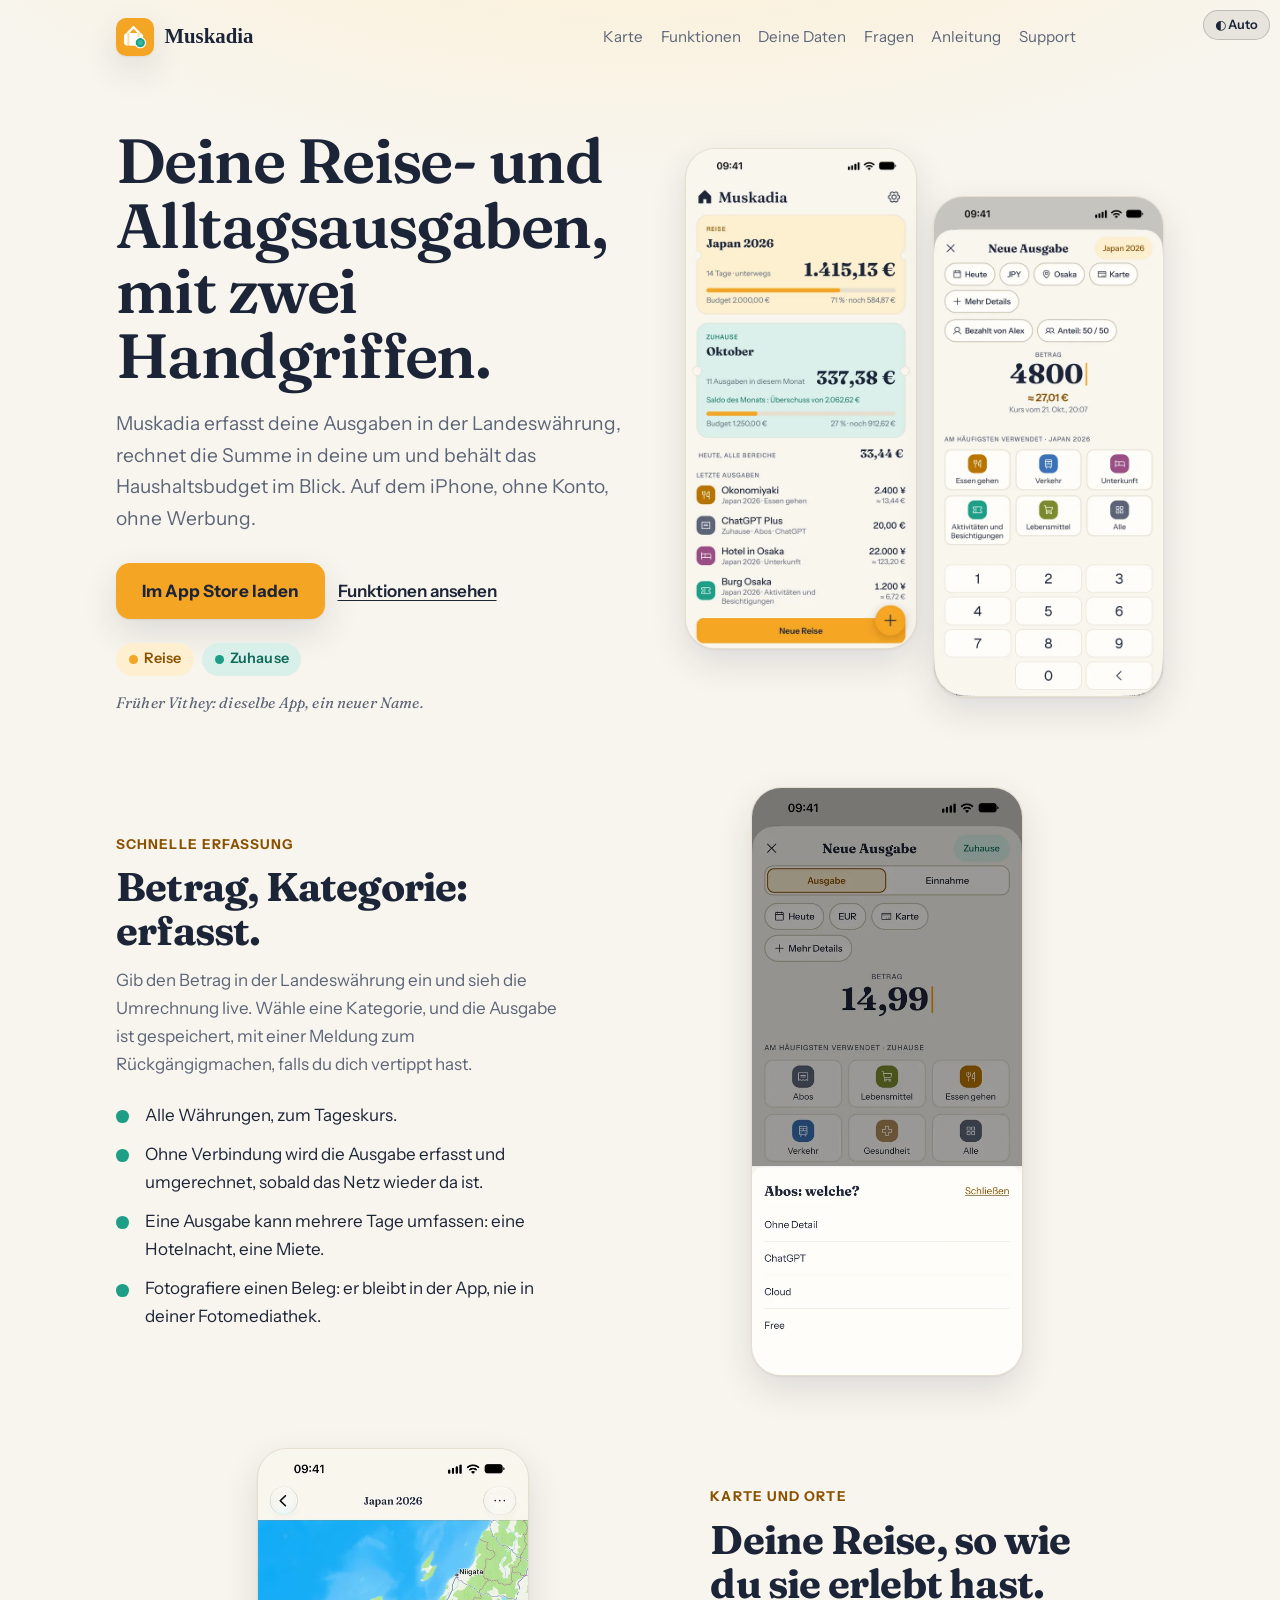
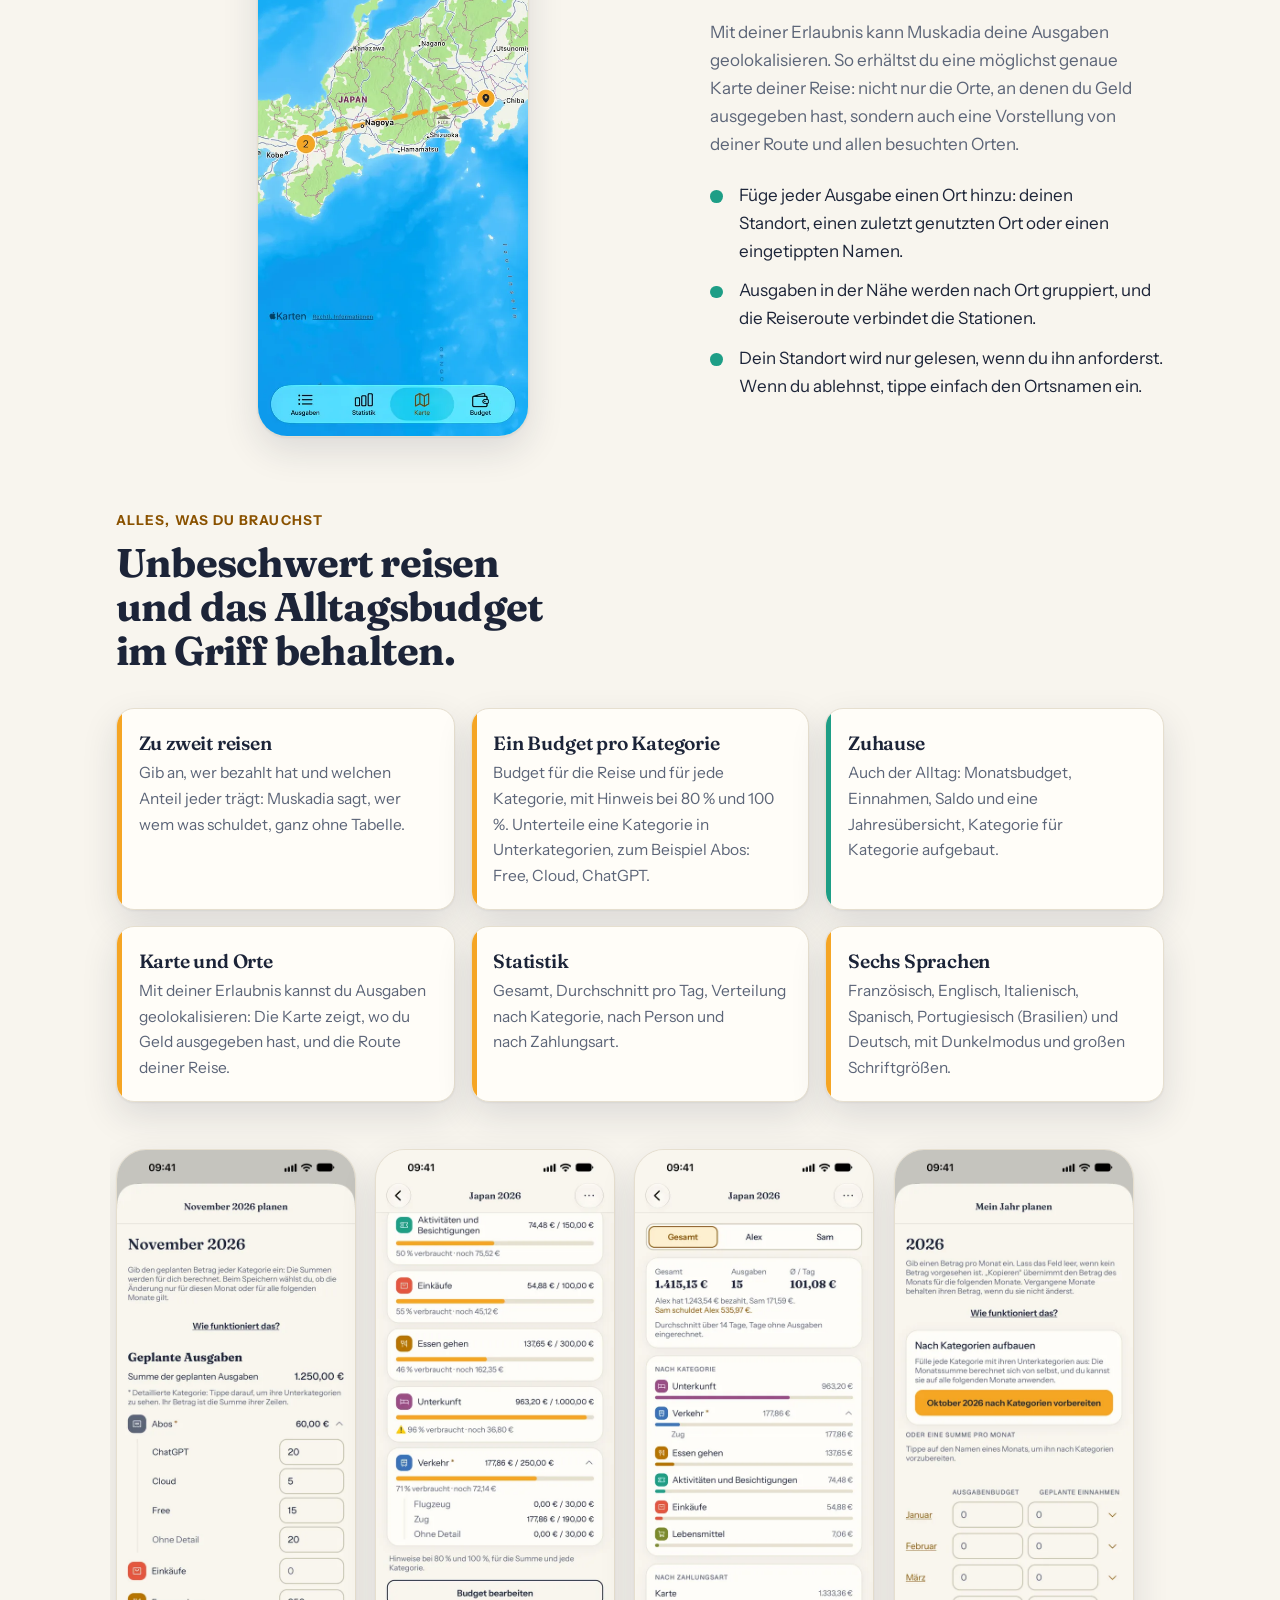
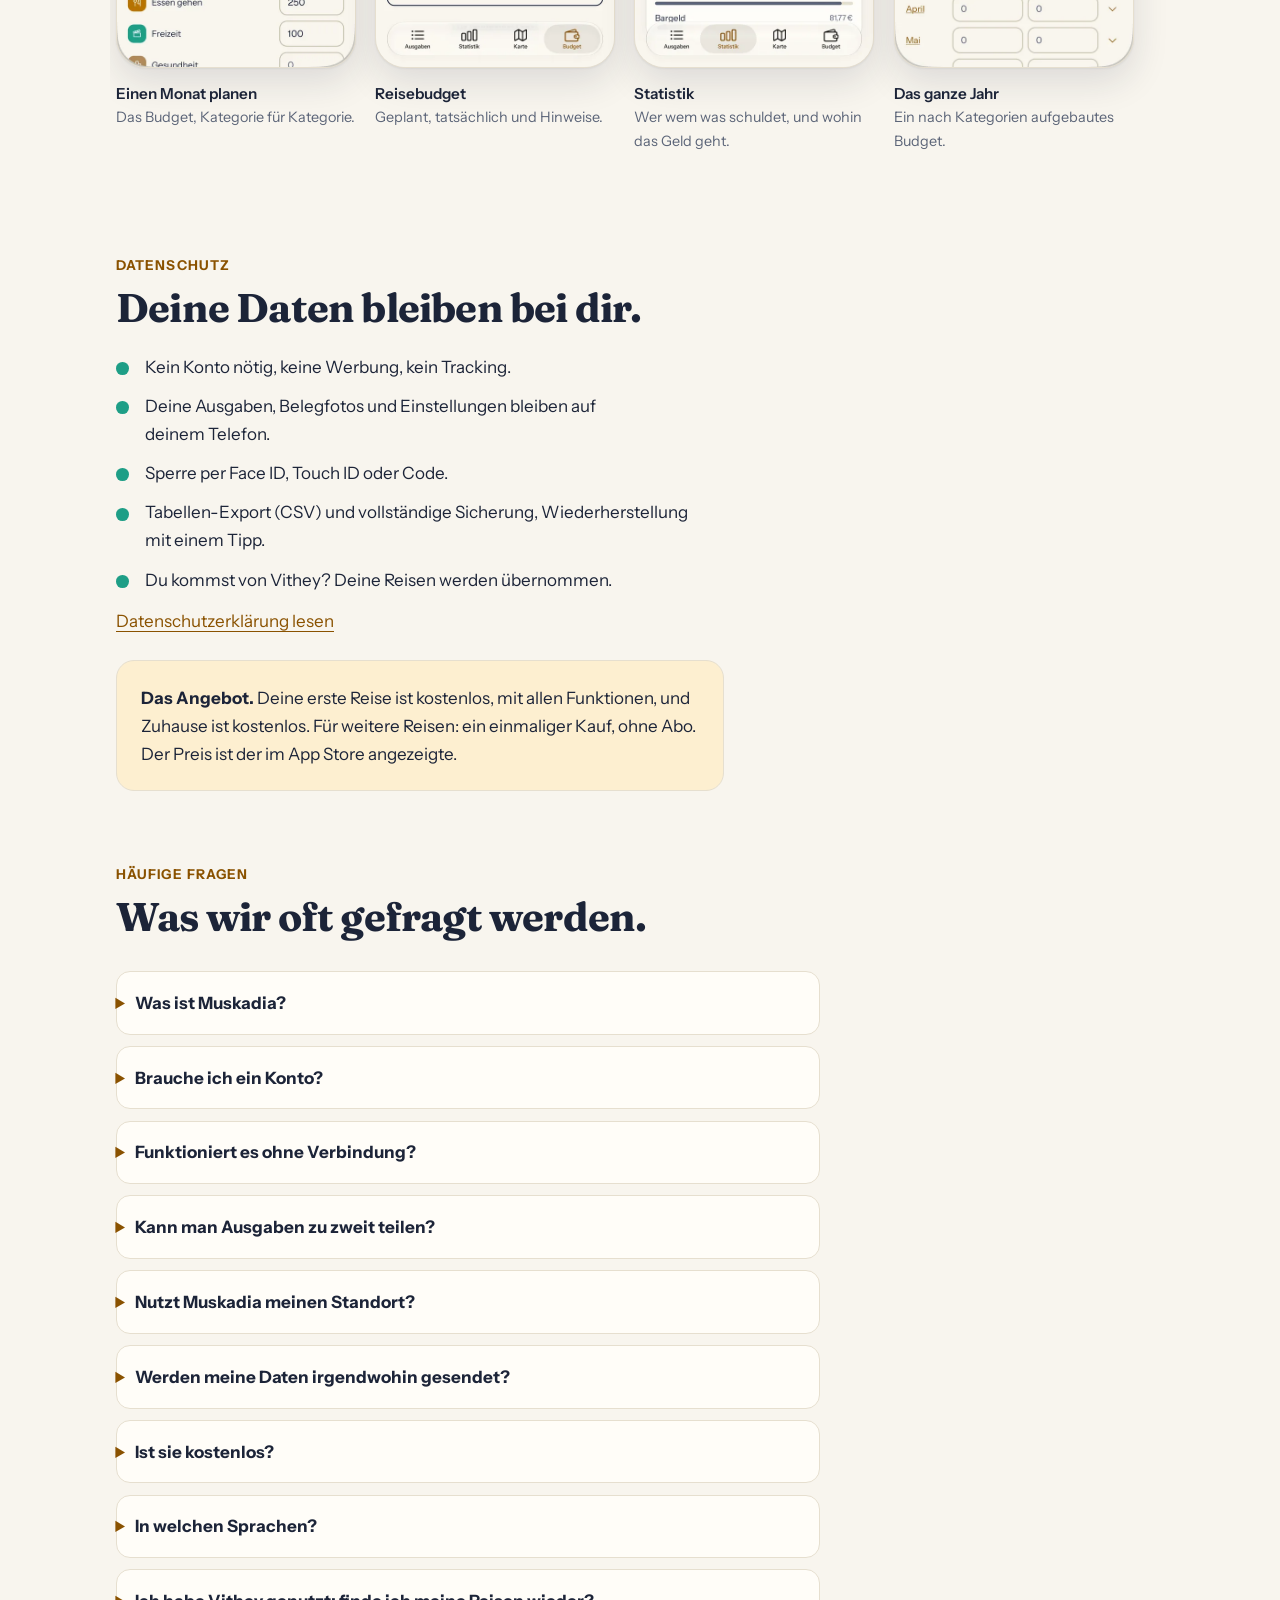
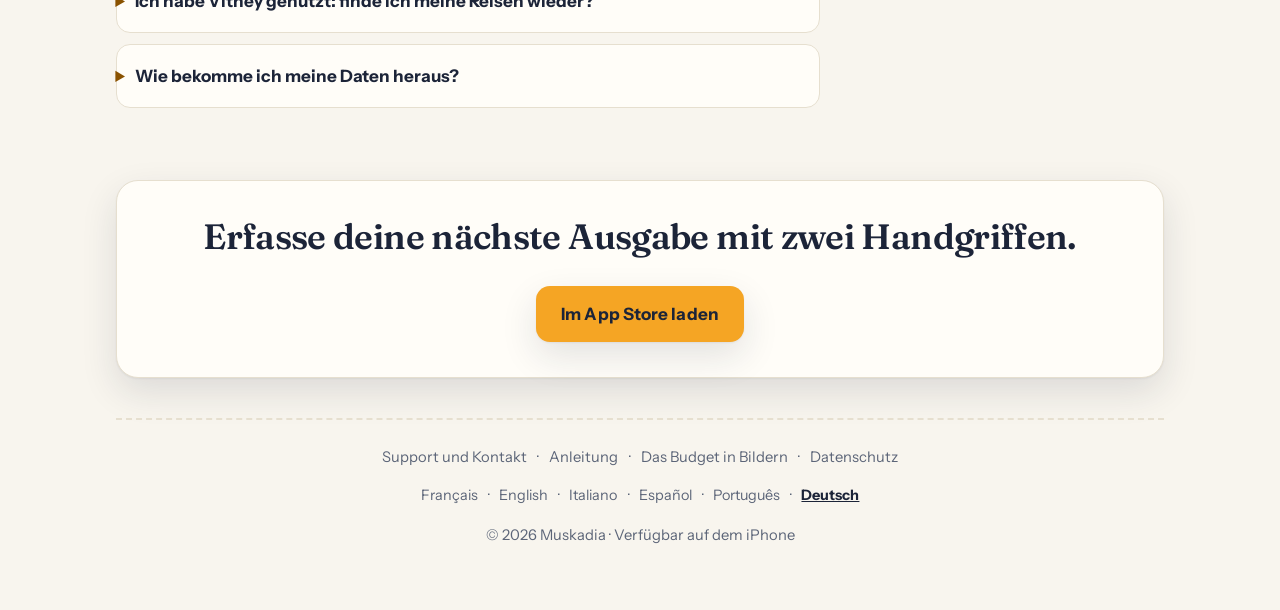
==== de/index.html @ f48eb9da "Liens App Store des landing pages : suivi de campagne par langue (site-fr, site-en, ...) Co-Authored" ====
<!doctype html>
<html lang="de">
<head>
<meta charset="utf-8">
<meta name="viewport" content="width=device-width,initial-scale=1">
<title>Muskadia: Reisekosten und Haushaltsbudget auf dem iPhone</title>
<meta name="description" content="Erfasse Reiseausgaben in jeder Währung und behalte das Haushaltsbudget im Blick, auf dem iPhone. Zu zweit teilen, Karte, ohne Konto und Werbung.">
<link rel="canonical" href="https://muskadia.fr/de/">
<link rel="alternate" hreflang="fr" href="https://muskadia.fr/">
<link rel="alternate" hreflang="en" href="https://muskadia.fr/en/">
<link rel="alternate" hreflang="it" href="https://muskadia.fr/it/">
<link rel="alternate" hreflang="es" href="https://muskadia.fr/es/">
<link rel="alternate" hreflang="pt-BR" href="https://muskadia.fr/pt-br/">
<link rel="alternate" hreflang="de" href="https://muskadia.fr/de/">
<link rel="alternate" hreflang="x-default" href="https://muskadia.fr/en/">
<meta name="apple-itunes-app" content="app-id=6759218602">
<meta name="theme-color" content="#F8F5EE">
<link rel="icon" href="/favicon.png">
<link rel="apple-touch-icon" href="/icon.png">
<meta property="og:type" content="website">
<meta property="og:site_name" content="Muskadia">
<meta property="og:locale" content="de_DE">
<meta property="og:locale:alternate" content="fr_FR">
<meta property="og:locale:alternate" content="en_US">
<meta property="og:locale:alternate" content="it_IT">
<meta property="og:locale:alternate" content="es_ES">
<meta property="og:locale:alternate" content="pt_BR">
<meta property="og:url" content="https://muskadia.fr/de/">
<meta property="og:title" content="Muskadia: Reisekosten und Haushaltsbudget auf dem iPhone">
<meta property="og:description" content="Erfasse eine Ausgabe mit zwei Handgriffen, in jeder Währung. Reisen, Zuhause, Karte und Budget: alles bleibt auf deinem iPhone, ohne Konto.">
<meta property="og:image" content="https://muskadia.fr/img/og-de.png">
<meta property="og:image:width" content="1200">
<meta property="og:image:height" content="630">
<meta property="og:image:alt" content="Der Startbildschirm von Muskadia, mit einer Reise und dem Haushaltsbudget">
<meta name="twitter:card" content="summary_large_image">
<meta name="twitter:title" content="Muskadia: Reisekosten und Haushaltsbudget auf dem iPhone">
<meta name="twitter:description" content="Erfasse eine Ausgabe mit zwei Handgriffen, in jeder Währung. Ohne Konto, ohne Werbung.">
<meta name="twitter:image" content="https://muskadia.fr/img/og-de.png">
<link rel="stylesheet" href="/landing.css">
<link rel="stylesheet" href="/theme.css">
<script src="/theme.js"></script>
<script type="application/ld+json">
{
  "@context": "https://schema.org",
  "@type": "MobileApplication",
  "name": "Muskadia",
  "alternateName": "Vithey",
  "url": "https://muskadia.fr/de/",
  "description": "Muskadia erfasst Reiseausgaben in der Landeswährung, rechnet die Summe in die Währung der Nutzer um, teilt Kosten zu zweit und behält das Haushaltsbudget im Blick. Auf dem iPhone, ohne Konto und ohne Werbung.",
  "applicationCategory": "TravelApplication",
  "operatingSystem": "iOS",
  "inLanguage": [
    "fr",
    "en",
    "it",
    "es",
    "pt-BR",
    "de"
  ],
  "downloadUrl": "https://apps.apple.com/de/app/muskadia/id6759218602",
  "installUrl": "https://apps.apple.com/de/app/muskadia/id6759218602",
  "image": "https://muskadia.fr/img/og-de.png",
  "screenshot": [
    "https://muskadia.fr/img/de/01-accueil.webp",
    "https://muskadia.fr/img/de/02-saisie.webp",
    "https://muskadia.fr/img/de/04-preparer-mois.webp",
    "https://muskadia.fr/img/de/06-budget-voyage.webp",
    "https://muskadia.fr/img/de/08-carte.webp",
    "https://muskadia.fr/img/de/09-statistiques.webp"
  ],
  "featureList": [
    "Eine Ausgabe mit zwei Handgriffen erfassen",
    "Ausgaben in Fremdwährung, zum Tageskurs umgerechnet, auch ohne Verbindung",
    "Ausgaben zu zweit teilen: wer bezahlt hat, der Anteil jedes Einzelnen, wer wem was schuldet",
    "Budget pro Reise und pro Kategorie, mit Unterkategorien und Hinweisen bei 80 % und 100 %",
    "Zuhause: Monatsbudget, Einnahmen, Saldo und Jahresübersicht",
    "Geolokalisierung der Ausgaben mit Erlaubnis der Nutzer: Karte der Orte und Reiseroute",
    "Belegfotos bleiben in der App",
    "Statistik, Tabellen-Export und vollständige Sicherung",
    "Sperre per Face ID, Touch ID oder Code",
    "Ohne Konto, ohne Werbung, ohne Tracking"
  ],
  "offers": {
    "@type": "Offer",
    "price": "0",
    "priceCurrency": "EUR",
    "availability": "https://schema.org/InStock"
  }
}
</script>
<script type="application/ld+json">
{
  "@context": "https://schema.org",
  "@type": "FAQPage",
  "inLanguage": "de",
  "mainEntity": [
    {
      "@type": "Question",
      "name": "Was ist Muskadia?",
      "acceptedAnswer": {
        "@type": "Answer",
        "text": "Eine iPhone-App, um Reiseausgaben in der Landeswährung zu erfassen und das Alltagsbudget zu verfolgen, in einem Bereich namens Zuhause. Bis zum 22. Oktober 2026 hieß sie Vithey."
      }
    },
    {
      "@type": "Question",
      "name": "Brauche ich ein Konto?",
      "acceptedAnswer": {
        "@type": "Answer",
        "text": "Nein. Es gibt weder ein Konto noch einen Server, der deine Ausgaben empfängt: Alles wird auf deinem iPhone gespeichert."
      }
    },
    {
      "@type": "Question",
      "name": "Funktioniert es ohne Verbindung?",
      "acceptedAnswer": {
        "@type": "Answer",
        "text": "Ja. Ohne Netz wird die Ausgabe erfasst und umgerechnet, sobald die Verbindung zurück ist."
      }
    },
    {
      "@type": "Question",
      "name": "Kann man Ausgaben zu zweit teilen?",
      "acceptedAnswer": {
        "@type": "Answer",
        "text": "Ja. Bei jeder Ausgabe gibst du an, wer bezahlt hat und welchen Anteil jeder trägt, und Muskadia berechnet, wer wem was schuldet."
      }
    },
    {
      "@type": "Question",
      "name": "Nutzt Muskadia meinen Standort?",
      "acceptedAnswer": {
        "@type": "Answer",
        "text": "Nur mit deiner Erlaubnis und nur, wenn du ihn für eine Ausgabe anforderst. Er dient dazu, die Ausgabe auf der Karte zu platzieren und die Route deiner Reise zu zeichnen. Wenn du ablehnst, tippe einfach den Ortsnamen ein: Die App bleibt nutzbar."
      }
    },
    {
      "@type": "Question",
      "name": "Werden meine Daten irgendwohin gesendet?",
      "acceptedAnswer": {
        "@type": "Answer",
        "text": "Deine Ausgaben bleiben auf deinem Telefon. Die App lädt nur eine Liste von Wechselkursen herunter, ohne etwas von deinen Daten zu senden. Es gibt weder Werbung noch Tracking-Werkzeuge."
      }
    },
    {
      "@type": "Question",
      "name": "Ist sie kostenlos?",
      "acceptedAnswer": {
        "@type": "Answer",
        "text": "Die erste Reise ist mit allen Funktionen kostenlos, und Zuhause ist kostenlos. Für weitere Reisen gibt es einen einmaligen Kauf, ohne Abo. Der Preis ist der im App Store angezeigte."
      }
    },
    {
      "@type": "Question",
      "name": "In welchen Sprachen?",
      "acceptedAnswer": {
        "@type": "Answer",
        "text": "Auf Französisch, Englisch, Italienisch, Spanisch, Portugiesisch (Brasilien) und Deutsch."
      }
    },
    {
      "@type": "Question",
      "name": "Ich habe Vithey genutzt: finde ich meine Reisen wieder?",
      "acceptedAnswer": {
        "@type": "Answer",
        "text": "Ja. Vithey ist zu Muskadia geworden: Es ist dieselbe App, und deine Reisen werden übernommen."
      }
    },
    {
      "@type": "Question",
      "name": "Wie bekomme ich meine Daten heraus?",
      "acceptedAnswer": {
        "@type": "Answer",
        "text": "In den Einstellungen erzeugt der Export eine Tabelle (CSV), und die vollständige Sicherung lässt sich mit einem Tipp wiederherstellen."
      }
    }
  ]
}
</script>
</head>
<body>
<div class="wrap">
  <header class="top">
    <a class="brand" href="/de/"><img src="/icon.png" width="38" height="38" alt="">Muskadia</a>
    <nav class="nav" aria-label="Hauptnavigation">
      <a href="#carte">Karte</a>
      <a href="#fonctions">Funktionen</a>
      <a href="#donnees">Deine Daten</a>
      <a href="#faq">Fragen</a>
      <a href="/guide.html#de">Anleitung</a>
      <a href="/support.html">Support</a>
    </nav>
  </header>

  <main>
    <div class="hero">
      <div>
        <h1>Deine Reise- und Alltagsausgaben, mit zwei Handgriffen.</h1>
        <p class="lead">Muskadia erfasst deine Ausgaben in der Landeswährung, rechnet die Summe in deine um und behält das Haushaltsbudget im Blick. Auf dem iPhone, ohne Konto, ohne Werbung.</p>
        <div class="cta">
          <a class="store" href="https://apps.apple.com/de/app/muskadia/id6759218602?pt=128555405&amp;ct=site-de&amp;mt=8">Im App Store laden</a>
          <a class="ghost" href="#fonctions">Funktionen ansehen</a>
        </div>
        <div class="pills"><span class="pill trip"><i></i>Reise</span><span class="pill home"><i></i>Zuhause</span></div>
        <p class="former">Früher Vithey: dieselbe App, ein neuer Name.</p>
      </div>
      <div class="phones">
        <img class="phone" src="/img/de/01-accueil.webp" width="520" height="1130" alt="Der Startbildschirm von Muskadia: eine Reise nach Japan mit ihrem Budget und Zuhause mit dem Saldo des Monats">
        <img class="phone" src="/img/de/02-saisie.webp" width="520" height="1130" alt="Eine Ausgabe von 4.800 Yen erfassen, live in Euro umgerechnet">
      </div>
    </div>

    <section id="saisie">
      <div class="split">
        <div>
          <p class="eyebrow">Schnelle Erfassung</p>
          <h2>Betrag, Kategorie: erfasst.</h2>
          <p class="sub">Gib den Betrag in der Landeswährung ein und sieh die Umrechnung live. Wähle eine Kategorie, und die Ausgabe ist gespeichert, mit einer Meldung zum Rückgängigmachen, falls du dich vertippt hast.</p>
          <ul class="ticks">
            <li>Alle Währungen, zum Tageskurs.</li>
            <li>Ohne Verbindung wird die Ausgabe erfasst und umgerechnet, sobald das Netz wieder da ist.</li>
            <li>Eine Ausgabe kann mehrere Tage umfassen: eine Hotelnacht, eine Miete.</li>
            <li>Fotografiere einen Beleg: er bleibt in der App, nie in deiner Fotomediathek.</li>
          </ul>
        </div>
        <img class="phone" loading="lazy" src="/img/de/03-sous-categorie.webp" width="520" height="1130" alt="Eine Unterkategorie beim Erfassen einer Abo-Ausgabe wählen">
      </div>
    </section>

    <section id="carte">
      <div class="split rev">
        <img class="phone" loading="lazy" src="/img/de/08-carte.webp" width="520" height="1130" alt="Die Karte einer Japanreise: Ausgaben nach Ort gruppiert, durch die Route verbunden">
        <div>
          <p class="eyebrow">Karte und Orte</p>
          <h2>Deine Reise, so wie du sie erlebt hast.</h2>
          <p class="sub">Mit deiner Erlaubnis kann Muskadia deine Ausgaben geolokalisieren. So erhältst du eine möglichst genaue Karte deiner Reise: nicht nur die Orte, an denen du Geld ausgegeben hast, sondern auch eine Vorstellung von deiner Route und allen besuchten Orten.</p>
          <ul class="ticks">
            <li>Füge jeder Ausgabe einen Ort hinzu: deinen Standort, einen zuletzt genutzten Ort oder einen eingetippten Namen.</li>
            <li>Ausgaben in der Nähe werden nach Ort gruppiert, und die Reiseroute verbindet die Stationen.</li>
            <li>Dein Standort wird nur gelesen, wenn du ihn anforderst. Wenn du ablehnst, tippe einfach den Ortsnamen ein.</li>
          </ul>
        </div>
      </div>
    </section>

    <section id="fonctions">
      <p class="eyebrow">Alles, was du brauchst</p>
      <h2>Unbeschwert reisen und das Alltagsbudget im Griff behalten.</h2>
      <div class="cards">
        <div class="card"><h3>Zu zweit reisen</h3><p>Gib an, wer bezahlt hat und welchen Anteil jeder trägt: Muskadia sagt, wer wem was schuldet, ganz ohne Tabelle.</p></div>
        <div class="card"><h3>Ein Budget pro Kategorie</h3><p>Budget für die Reise und für jede Kategorie, mit Hinweis bei 80 % und 100 %. Unterteile eine Kategorie in Unterkategorien, zum Beispiel Abos: Free, Cloud, ChatGPT.</p></div>
        <div class="card h"><h3>Zuhause</h3><p>Auch der Alltag: Monatsbudget, Einnahmen, Saldo und eine Jahresübersicht, Kategorie für Kategorie aufgebaut.</p></div>
        <div class="card"><h3>Karte und Orte</h3><p>Mit deiner Erlaubnis kannst du Ausgaben geolokalisieren: Die Karte zeigt, wo du Geld ausgegeben hast, und die Route deiner Reise.</p></div>
        <div class="card"><h3>Statistik</h3><p>Gesamt, Durchschnitt pro Tag, Verteilung nach Kategorie, nach Person und nach Zahlungsart.</p></div>
        <div class="card"><h3>Sechs Sprachen</h3><p>Französisch, Englisch, Italienisch, Spanisch, Portugiesisch (Brasilien) und Deutsch, mit Dunkelmodus und großen Schriftgrößen.</p></div>
      </div>
      <div class="strip" role="group" aria-label="Bildschirmfotos">
        <figure><img class="phone" loading="lazy" src="/img/de/04-preparer-mois.webp" width="520" height="1130" alt="Einen Monat planen: das Budget nach Kategorie und Unterkategorie aufgeschlüsselt"><figcaption>Einen Monat planen<span>Das Budget, Kategorie für Kategorie.</span></figcaption></figure>
        <figure><img class="phone" loading="lazy" src="/img/de/06-budget-voyage.webp" width="520" height="1130" alt="Das Budget einer Reise mit einer in Unterkategorien aufgeklappten Kategorie"><figcaption>Reisebudget<span>Geplant, tatsächlich und Hinweise.</span></figcaption></figure>
        <figure><img class="phone" loading="lazy" src="/img/de/09-statistiques.webp" width="520" height="1130" alt="Die Statistik einer Reise zu zweit: Gesamt, wer wem was schuldet, Verteilung nach Kategorie"><figcaption>Statistik<span>Wer wem was schuldet, und wohin das Geld geht.</span></figcaption></figure>
        <figure><img class="phone" loading="lazy" src="/img/de/10-annee-par-categories.webp" width="520" height="1130" alt="Das Jahr planen: die Karte, um das Budget nach Kategorien aufzubauen"><figcaption>Das ganze Jahr<span>Ein nach Kategorien aufgebautes Budget.</span></figcaption></figure>
      </div>
    </section>

    <section id="donnees">
      <p class="eyebrow">Datenschutz</p>
      <h2>Deine Daten bleiben bei dir.</h2>
      <ul class="ticks">
            <li>Kein Konto nötig, keine Werbung, kein Tracking.</li>
            <li>Deine Ausgaben, Belegfotos und Einstellungen bleiben auf deinem Telefon.</li>
            <li>Sperre per Face ID, Touch ID oder Code.</li>
            <li>Tabellen-Export (CSV) und vollständige Sicherung, Wiederherstellung mit einem Tipp.</li>
            <li>Du kommst von Vithey? Deine Reisen werden übernommen.</li>
      </ul>
      <p class="sub"><a href="/privacy.html#de">Datenschutzerklärung lesen</a></p>
      <div class="offer"><p><strong>Das Angebot.</strong> Deine erste Reise ist kostenlos, mit allen Funktionen, und Zuhause ist kostenlos. Für weitere Reisen: ein einmaliger Kauf, ohne Abo. Der Preis ist der im App Store angezeigte.</p></div>
    </section>

    <section id="faq">
      <p class="eyebrow">Häufige Fragen</p>
      <h2>Was wir oft gefragt werden.</h2>
      <div class="faq">
        <details><summary>Was ist Muskadia?</summary><p>Eine iPhone-App, um Reiseausgaben in der Landeswährung zu erfassen und das Alltagsbudget zu verfolgen, in einem Bereich namens Zuhause. Bis zum 22. Oktober 2026 hieß sie Vithey.</p></details>
        <details><summary>Brauche ich ein Konto?</summary><p>Nein. Es gibt weder ein Konto noch einen Server, der deine Ausgaben empfängt: Alles wird auf deinem iPhone gespeichert.</p></details>
        <details><summary>Funktioniert es ohne Verbindung?</summary><p>Ja. Ohne Netz wird die Ausgabe erfasst und umgerechnet, sobald die Verbindung zurück ist.</p></details>
        <details><summary>Kann man Ausgaben zu zweit teilen?</summary><p>Ja. Bei jeder Ausgabe gibst du an, wer bezahlt hat und welchen Anteil jeder trägt, und Muskadia berechnet, wer wem was schuldet.</p></details>
        <details><summary>Nutzt Muskadia meinen Standort?</summary><p>Nur mit deiner Erlaubnis und nur, wenn du ihn für eine Ausgabe anforderst. Er dient dazu, die Ausgabe auf der Karte zu platzieren und die Route deiner Reise zu zeichnen. Wenn du ablehnst, tippe einfach den Ortsnamen ein: Die App bleibt nutzbar.</p></details>
        <details><summary>Werden meine Daten irgendwohin gesendet?</summary><p>Deine Ausgaben bleiben auf deinem Telefon. Die App lädt nur eine Liste von Wechselkursen herunter, ohne etwas von deinen Daten zu senden. Es gibt weder Werbung noch Tracking-Werkzeuge.</p></details>
        <details><summary>Ist sie kostenlos?</summary><p>Die erste Reise ist mit allen Funktionen kostenlos, und Zuhause ist kostenlos. Für weitere Reisen gibt es einen einmaligen Kauf, ohne Abo. Der Preis ist der im App Store angezeigte.</p></details>
        <details><summary>In welchen Sprachen?</summary><p>Auf Französisch, Englisch, Italienisch, Spanisch, Portugiesisch (Brasilien) und Deutsch.</p></details>
        <details><summary>Ich habe Vithey genutzt: finde ich meine Reisen wieder?</summary><p>Ja. Vithey ist zu Muskadia geworden: Es ist dieselbe App, und deine Reisen werden übernommen.</p></details>
        <details><summary>Wie bekomme ich meine Daten heraus?</summary><p>In den Einstellungen erzeugt der Export eine Tabelle (CSV), und die vollständige Sicherung lässt sich mit einem Tipp wiederherstellen.</p></details>
      </div>
    </section>

    <div class="last">
      <h2>Erfasse deine nächste Ausgabe mit zwei Handgriffen.</h2>
      <div class="cta" style="justify-content:center"><a class="store" href="https://apps.apple.com/de/app/muskadia/id6759218602?pt=128555405&amp;ct=site-de&amp;mt=8">Im App Store laden</a></div>
    </div>
  </main>

  <footer>
    <nav aria-label="Fußzeile">
      <a href="/support.html">Support und Kontakt</a> ·
      <a href="/guide.html#de">Anleitung</a> ·
      <a href="/budget-de.html">Das Budget in Bildern</a> ·
      <a href="/privacy.html#de">Datenschutz</a>
    </nav>
    <p class="langs"><a href="/" hreflang="fr" lang="fr">Français</a> · <a href="/en/" hreflang="en" lang="en">English</a> · <a href="/it/" hreflang="it" lang="it">Italiano</a> · <a href="/es/" hreflang="es" lang="es">Español</a> · <a href="/pt-br/" hreflang="pt-BR" lang="pt-BR">Português</a> · <a href="/de/" hreflang="de" lang="de" aria-current="true">Deutsch</a></p>
    <p>© 2026 Muskadia · Verfügbar auf dem iPhone</p>
  </footer>
</div>
</body>
</html>
---- landing.css ----
:root{
  --paper:#F8F5EE;--page:#FFFDF8;--line:#E6DFCF;--ink:#1C2438;--ink2:#5C6578;
  --amber:#F5A524;--amber-t:#8A5200;--amber-bg:#FDEFD0;
  --teal:#1E9E86;--teal-t:#0F6B5A;--teal-bg:#D9F0EA;
  --shadow:0 1px 2px rgba(28,36,56,.06),0 14px 36px rgba(28,36,56,.12);
}
:root[data-theme=dark]{
  --paper:#12151F;--page:#1B2030;--line:#2A3045;--ink:#F2EFE6;--ink2:#A3A9B8;
  --amber:#F7B23E;--amber-t:#F7B23E;--amber-bg:#3A2D12;
  --teal:#3DC4A9;--teal-t:#5FD6BE;--teal-bg:#12342E;
  --shadow:0 1px 2px rgba(0,0,0,.3),0 14px 36px rgba(0,0,0,.45);
}
@media (prefers-color-scheme:dark){:root:not([data-theme=light]){
  --paper:#12151F;--page:#1B2030;--line:#2A3045;--ink:#F2EFE6;--ink2:#A3A9B8;
  --amber:#F7B23E;--amber-t:#F7B23E;--amber-bg:#3A2D12;
  --teal:#3DC4A9;--teal-t:#5FD6BE;--teal-bg:#12342E;
  --shadow:0 1px 2px rgba(0,0,0,.3),0 14px 36px rgba(0,0,0,.45);
}}
*{box-sizing:border-box}
html{-webkit-text-size-adjust:100%;scroll-behavior:smooth}
body{margin:0;background:var(--paper);color:var(--ink);font:17px/1.65 -apple-system,BlinkMacSystemFont,"Segoe UI",system-ui,sans-serif;
  background-image:radial-gradient(70rem 30rem at 50% -10rem,var(--amber-bg),transparent 70%);background-repeat:no-repeat}
a{color:var(--amber-t)}
a:focus-visible,button:focus-visible{outline:3px solid var(--amber);outline-offset:3px;border-radius:6px}
.wrap{max-width:68rem;margin:0 auto;padding:0 1.25rem}
h1,h2,h3{font-family:"Iowan Old Style","Palatino Linotype",Palatino,Georgia,serif;margin:0}
section{padding:4.5rem 0 0}
section h2{font-size:clamp(1.8rem,4vw,2.5rem);line-height:1.1;letter-spacing:-.02em;font-weight:700;max-width:34rem}
.eyebrow{margin:0 0 .6rem;font-size:.85rem;font-weight:700;letter-spacing:.08em;text-transform:uppercase;color:var(--amber-t)}
.sub{color:var(--ink2);max-width:38rem;margin:.8rem 0 0}

/* En-tête */
.top{display:flex;align-items:center;justify-content:space-between;gap:1rem;padding:1.1rem 0;margin-right:5.5rem}
.brand{display:flex;align-items:center;gap:.65rem;text-decoration:none;color:var(--ink);font:700 1.3rem/1 "Iowan Old Style","Palatino Linotype",Palatino,Georgia,serif}
.brand img{width:38px;height:38px;border-radius:10px;box-shadow:var(--shadow)}
.nav{display:flex;gap:1.1rem;flex-wrap:wrap;font-size:.95rem}
.nav a{color:var(--ink2);text-decoration:none}
.nav a:hover{color:var(--ink);text-decoration:underline}
@media(max-width:44rem){.nav{display:none}}

/* Hero */
.hero{display:grid;gap:2.5rem;align-items:center;padding:2.5rem 0 0}
@media(min-width:56rem){.hero{grid-template-columns:1.05fr .95fr;padding-top:3.5rem}}
h1{font-size:clamp(2.4rem,6vw,3.9rem);line-height:1.04;letter-spacing:-.025em;font-weight:700}
.lead{font-size:1.2rem;color:var(--ink2);max-width:34rem;margin:1.2rem 0 0}
.cta{display:flex;flex-wrap:wrap;gap:.8rem;align-items:center;margin-top:1.8rem}
.store{display:inline-block;padding:.85rem 1.6rem;border-radius:14px;background:var(--amber);color:#1C2438;font-weight:700;text-decoration:none;box-shadow:var(--shadow)}
.store:hover{filter:brightness(1.05)}
.ghost{color:var(--ink);font-weight:600;text-underline-offset:.2em}
.pills{display:flex;gap:.5rem;flex-wrap:wrap;margin-top:1.5rem}
.pill{display:inline-flex;align-items:center;gap:.4rem;padding:.3rem .8rem;border-radius:999px;font-size:.9rem;font-weight:600}
.pill i{width:.55rem;height:.55rem;border-radius:50%;display:inline-block}
.pill.trip{background:var(--amber-bg);color:var(--amber-t)}.pill.trip i{background:var(--amber)}
.pill.home{background:var(--teal-bg);color:var(--teal-t)}.pill.home i{background:var(--teal)}
.former{margin:.9rem 0 0;font-style:italic;color:var(--ink2);font-size:.95rem}
.phones{position:relative;display:flex;justify-content:center;gap:1rem;align-items:flex-start}
.phone{display:block;width:100%;height:auto;border-radius:30px;box-shadow:var(--shadow);border:1px solid var(--line);background:var(--page)}
.phones .phone{max-width:15rem;flex:1 1 0;min-width:0}
.phones .phone+.phone{margin-top:3rem}
@media(max-width:30rem){.phones .phone{max-width:46%}}

/* Fonctions */
.cards{display:grid;gap:1rem;margin-top:2.2rem}
@media(min-width:40rem){.cards{grid-template-columns:1fr 1fr}}
@media(min-width:62rem){.cards{grid-template-columns:1fr 1fr 1fr}}
.card{padding:1.35rem 1.35rem 1.3rem;border-radius:18px;background:var(--page);border:1px solid var(--line);box-shadow:var(--shadow);position:relative;overflow:hidden}
.card:before{content:"";position:absolute;left:0;top:0;bottom:0;width:5px;background:var(--c,var(--amber))}
.card.h{--c:var(--teal)}
.card h3{font-size:1.2rem;line-height:1.25;margin-bottom:.35rem}
.card p{margin:0;color:var(--ink2);font-size:.97rem}

/* Écrans */
.split{display:grid;gap:2.5rem;align-items:center}
@media(min-width:52rem){.split{grid-template-columns:.9fr 1.1fr}.split.rev{grid-template-columns:1.1fr .9fr}}
.split .phone{max-width:17rem;margin:0 auto}
.strip{display:flex;gap:1.2rem;overflow-x:auto;scroll-snap-type:x mandatory;padding:1.5rem .4rem 1.8rem;margin:1.4rem -.4rem 0}
.strip figure{margin:0;flex:0 0 min(15rem,72vw);scroll-snap-align:start}
.strip figcaption{margin-top:.8rem;font-weight:600;font-size:.95rem}
.strip figcaption span{display:block;font-weight:400;color:var(--ink2);font-size:.9rem}

/* Listes */
.ticks{list-style:none;margin:1.4rem 0 0;padding:0;display:grid;gap:.7rem;max-width:36rem}
.ticks li{position:relative;padding-left:1.8rem}
.ticks li:before{content:"";position:absolute;left:0;top:.55em;width:.8rem;height:.8rem;border-radius:50%;background:var(--teal)}
.offer{margin-top:1.6rem;padding:1.4rem 1.5rem;border-radius:18px;background:var(--amber-bg);color:var(--ink);max-width:38rem;border:1px solid var(--line)}
.offer p{margin:0}

/* FAQ */
.faq{margin-top:2rem;max-width:44rem;display:grid;gap:.7rem}
.faq details{border:1px solid var(--line);border-radius:14px;background:var(--page);padding:.2rem 1.1rem}
.faq summary{cursor:pointer;font-weight:700;padding:.85rem 0;list-style-position:outside}
.faq summary::marker{color:var(--amber-t)}
.faq details p{margin:0 0 1rem;color:var(--ink2)}

/* Pied de page */
.last{margin-top:4.5rem;padding:2.2rem 1.4rem;border-radius:22px;background:var(--page);border:1px solid var(--line);box-shadow:var(--shadow);text-align:center}
.last h2{margin:0 auto;font-size:clamp(1.6rem,3.6vw,2.2rem)}
footer{margin:2.5rem 0 0;padding:1.6rem 0 3rem;border-top:2px dashed var(--line);text-align:center;font-size:.92rem;color:var(--ink2)}
footer a{color:var(--ink2);text-decoration:none;padding:0 .45rem}
footer a:hover{color:var(--ink);text-decoration:underline}

.langs{margin:.9rem 0 0;font-size:.9rem}
.langs a[aria-current=true]{color:var(--ink);font-weight:700;text-decoration:underline}
---- theme.css ----
/* Thème éditorial de Muskadia : Fraunces (titres) + Instrument Sans (texte).
   Polices hébergées sur le site (licence SIL OFL 1.1, voir fonts/) : aucune requête vers un tiers. */
@font-face{font-family:"Fraunces";font-style:normal;font-weight:100 900;font-display:swap;src:url(fonts/fraunces-latin-wght-normal.woff2) format("woff2")}
@font-face{font-family:"Fraunces";font-style:italic;font-weight:100 900;font-display:swap;src:url(fonts/fraunces-latin-wght-italic.woff2) format("woff2")}
@font-face{font-family:"Instrument Sans";font-style:normal;font-weight:400 700;font-display:swap;src:url(fonts/instrument-sans-latin-wght-normal.woff2) format("woff2")}

:root{
  --serif:"Fraunces","Iowan Old Style","Palatino Linotype",Palatino,Georgia,serif;
  --sans:"Instrument Sans",-apple-system,BlinkMacSystemFont,"Segoe UI",system-ui,sans-serif;
}
html{font-feature-settings:"kern","liga";text-rendering:optimizeLegibility;-webkit-font-smoothing:antialiased}
body{font-family:var(--sans);font-size:17px;line-height:1.65;font-optical-sizing:auto}

h1,h2,h3,h4,.tag,.card h2{font-family:var(--serif);font-optical-sizing:auto;font-variation-settings:"SOFT" 50,"WONK" 0;text-wrap:balance}
h1{font-weight:600;letter-spacing:-.025em;line-height:1.04}
h2{font-weight:600;letter-spacing:-.018em;line-height:1.18}
h3{font-weight:600;letter-spacing:-.01em;line-height:1.25}
.tag{font-style:italic;font-weight:400;letter-spacing:0}

/* Texte courant : mesure confortable et rythme de lecture */
p,li{text-wrap:pretty}
main p,main li{max-width:38rem}
.hero p,.contact p,footer{max-width:none}

/* Petits repères typographiques */
.former{font-family:var(--serif);font-style:italic;letter-spacing:.01em}
.pill,.store,.card .go{font-family:var(--sans);letter-spacing:.005em}
.card h2{font-weight:600;font-size:1.28rem}
.card .go{font-weight:600}

/* Liens de texte : soulignement fin et décalé, plus éditorial */
main p a,main li a,.contact a{text-decoration-thickness:1px;text-underline-offset:.22em}

/* Chiffres alignés dans les tableaux et schémas */
table,svg text{font-variant-numeric:tabular-nums}
svg text{font-family:var(--sans)}

/* Mode d'affichage manuel (theme.js) : l'attribut data-theme prime sur le réglage de l'appareil. */
:root[data-theme="light"]{color-scheme:light}
:root[data-theme="dark"]{color-scheme:dark}
.mode-toggle{position:fixed;top:.6rem;right:.6rem;z-index:20;font:600 .8rem/1 var(--sans);padding:.5rem .7rem;border-radius:999px;
  border:1px solid rgba(128,128,128,.4);background:rgba(128,128,128,.14);color:inherit;cursor:pointer;
  -webkit-backdrop-filter:blur(8px);backdrop-filter:blur(8px)}
.mode-toggle:hover{background:rgba(128,128,128,.26)}
.mode-toggle:focus-visible{outline:3px solid #F5A524;outline-offset:2px}
@media print{.mode-toggle{display:none}}

/* Guide : accès bien visible à la page « Le budget en images » */
.budget-card{display:block;margin:1.2rem 0;padding:.85rem 1.1rem;border-left:4px solid #F5A524;border-radius:0 12px 12px 0;
  background:rgba(245,165,36,.14);text-decoration:none;color:inherit}
.budget-card b{display:block;font:600 1.15rem/1.25 var(--serif)}
.budget-card span{display:block;margin-top:.15rem;font-size:.92rem;opacity:.85}
.budget-card:hover{background:rgba(245,165,36,.24)}
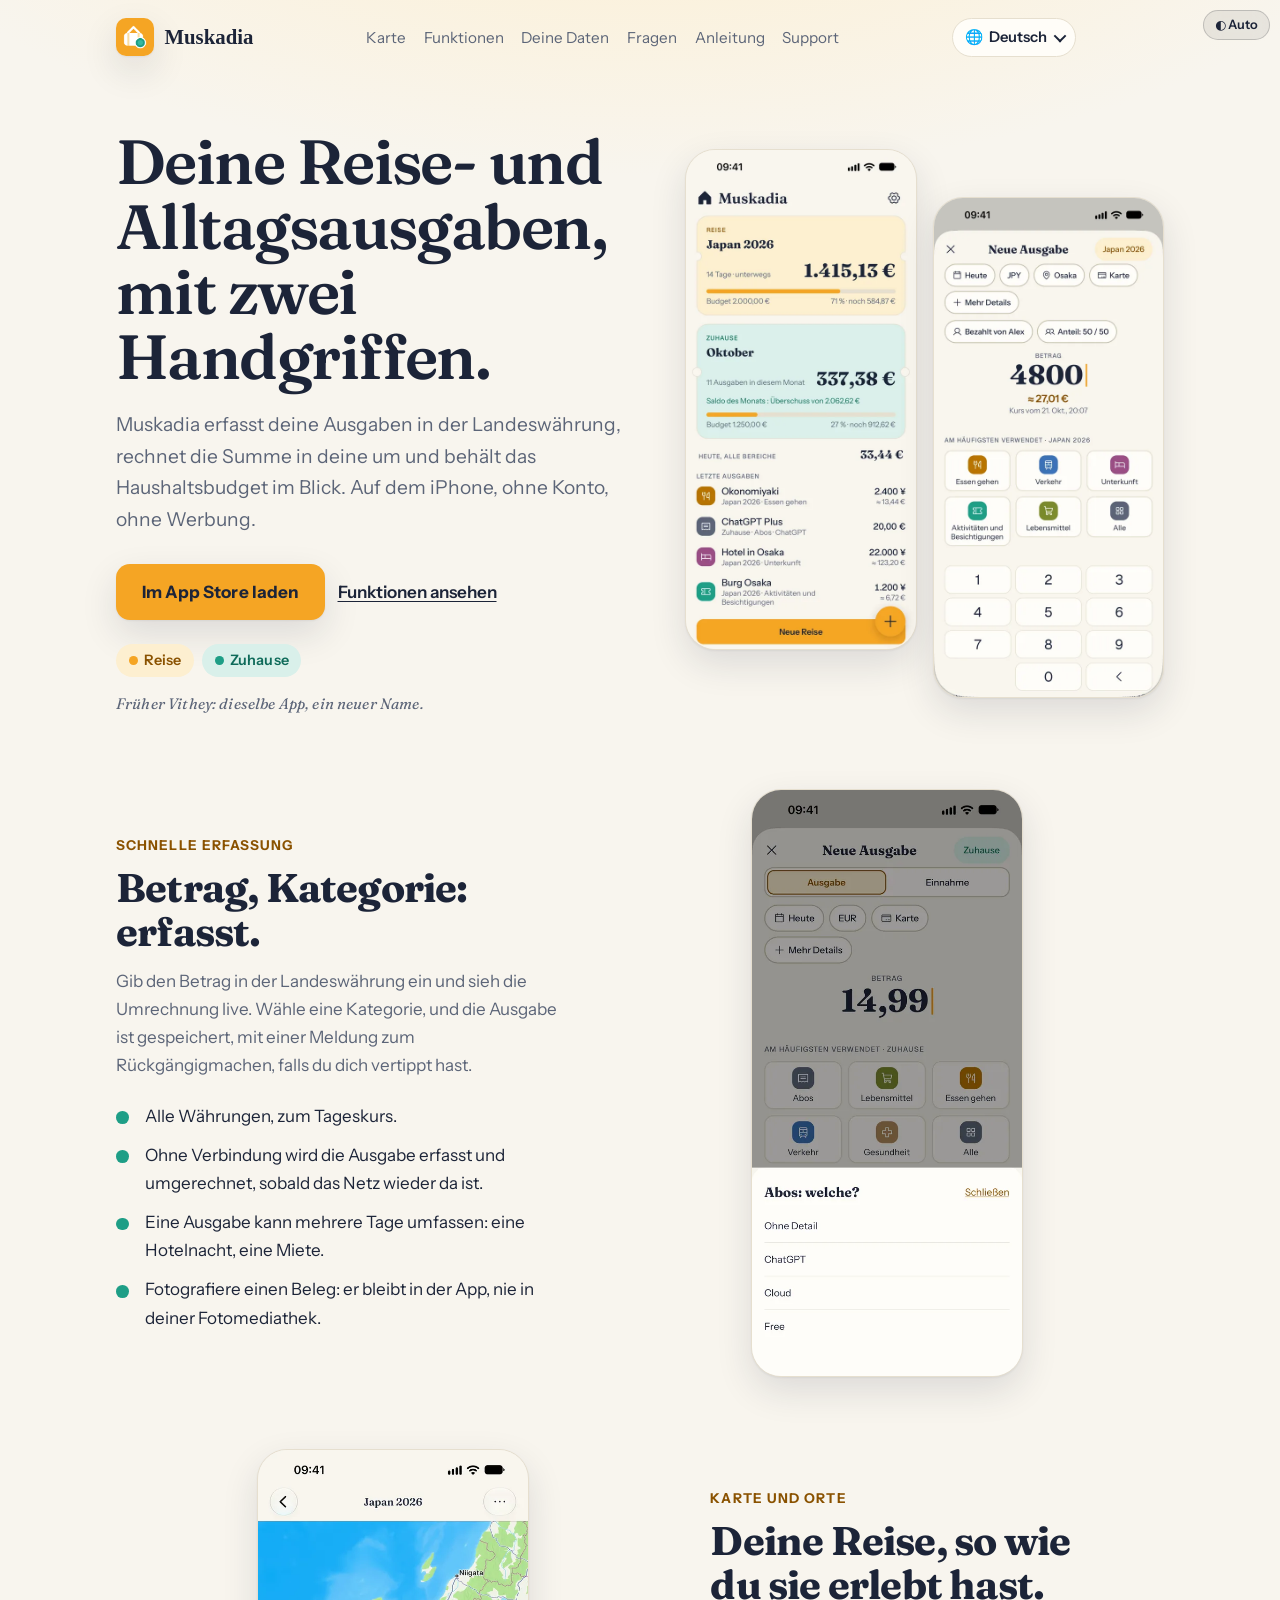
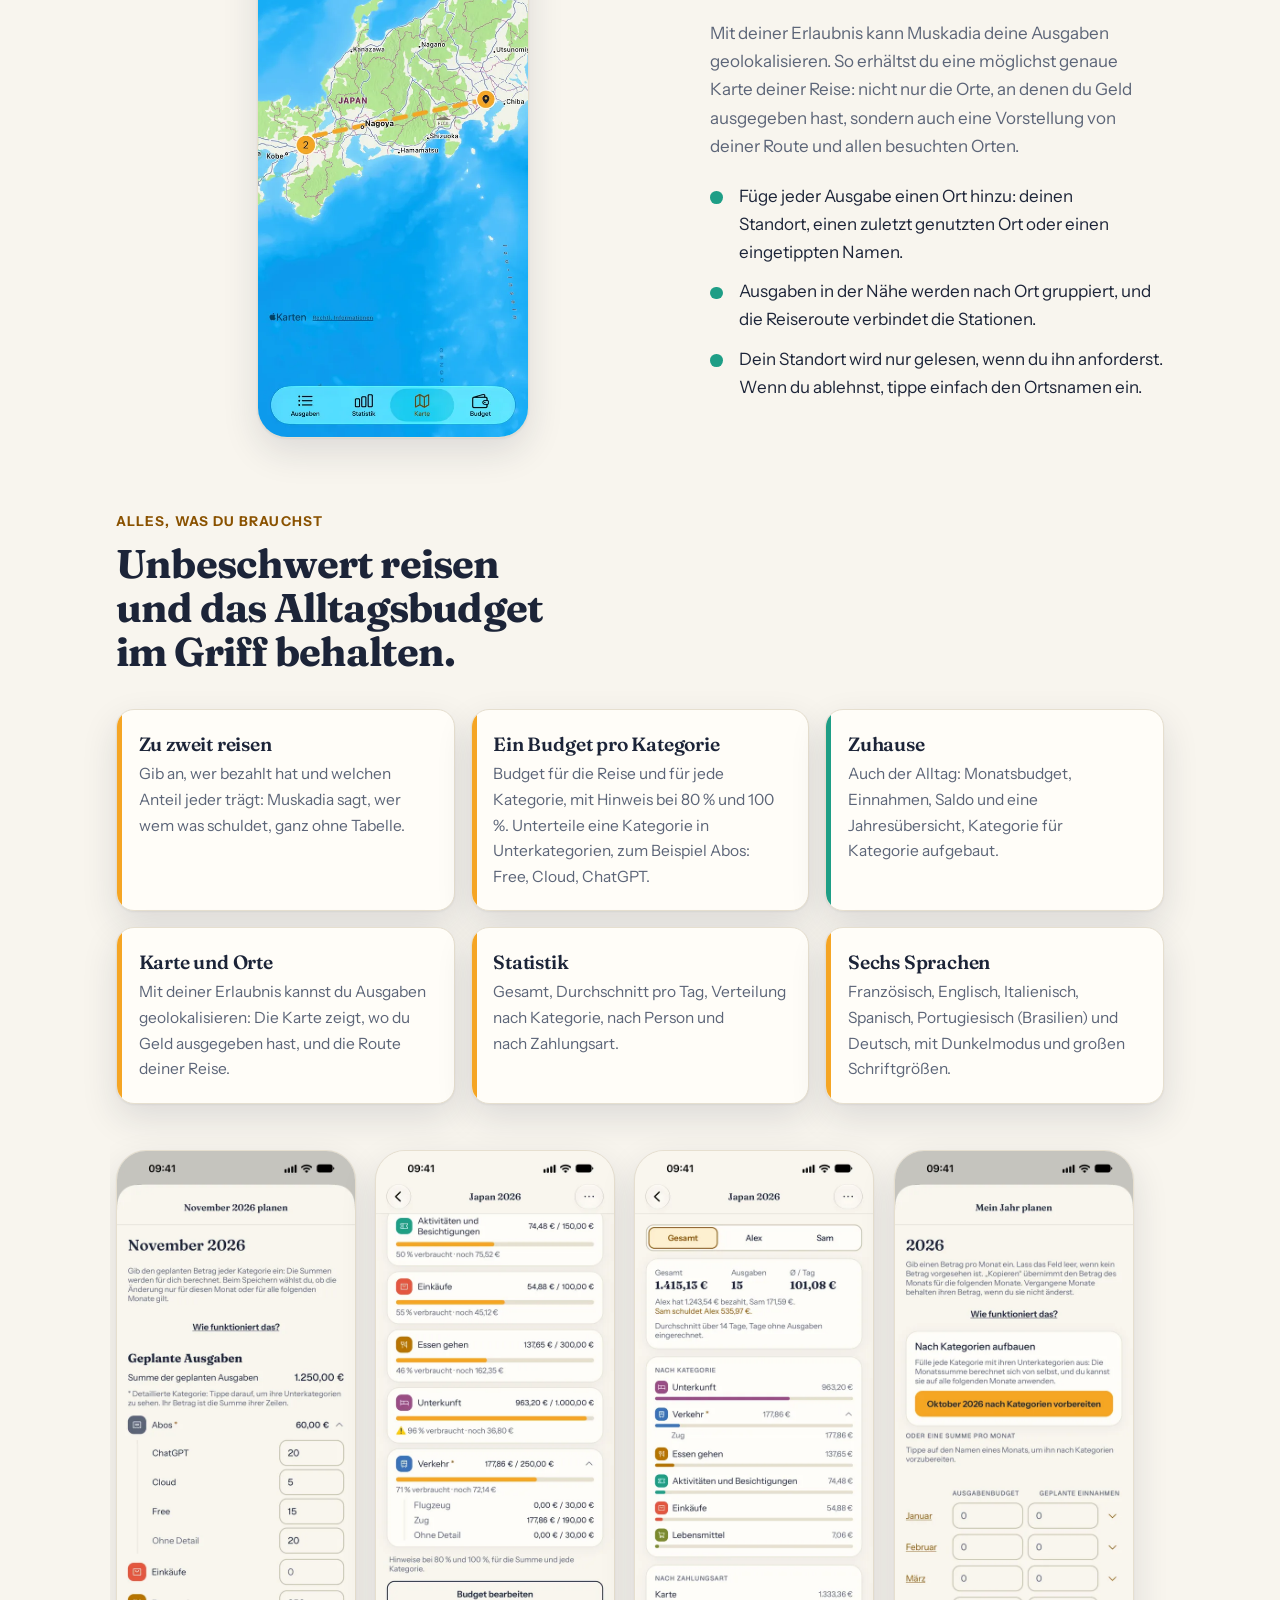
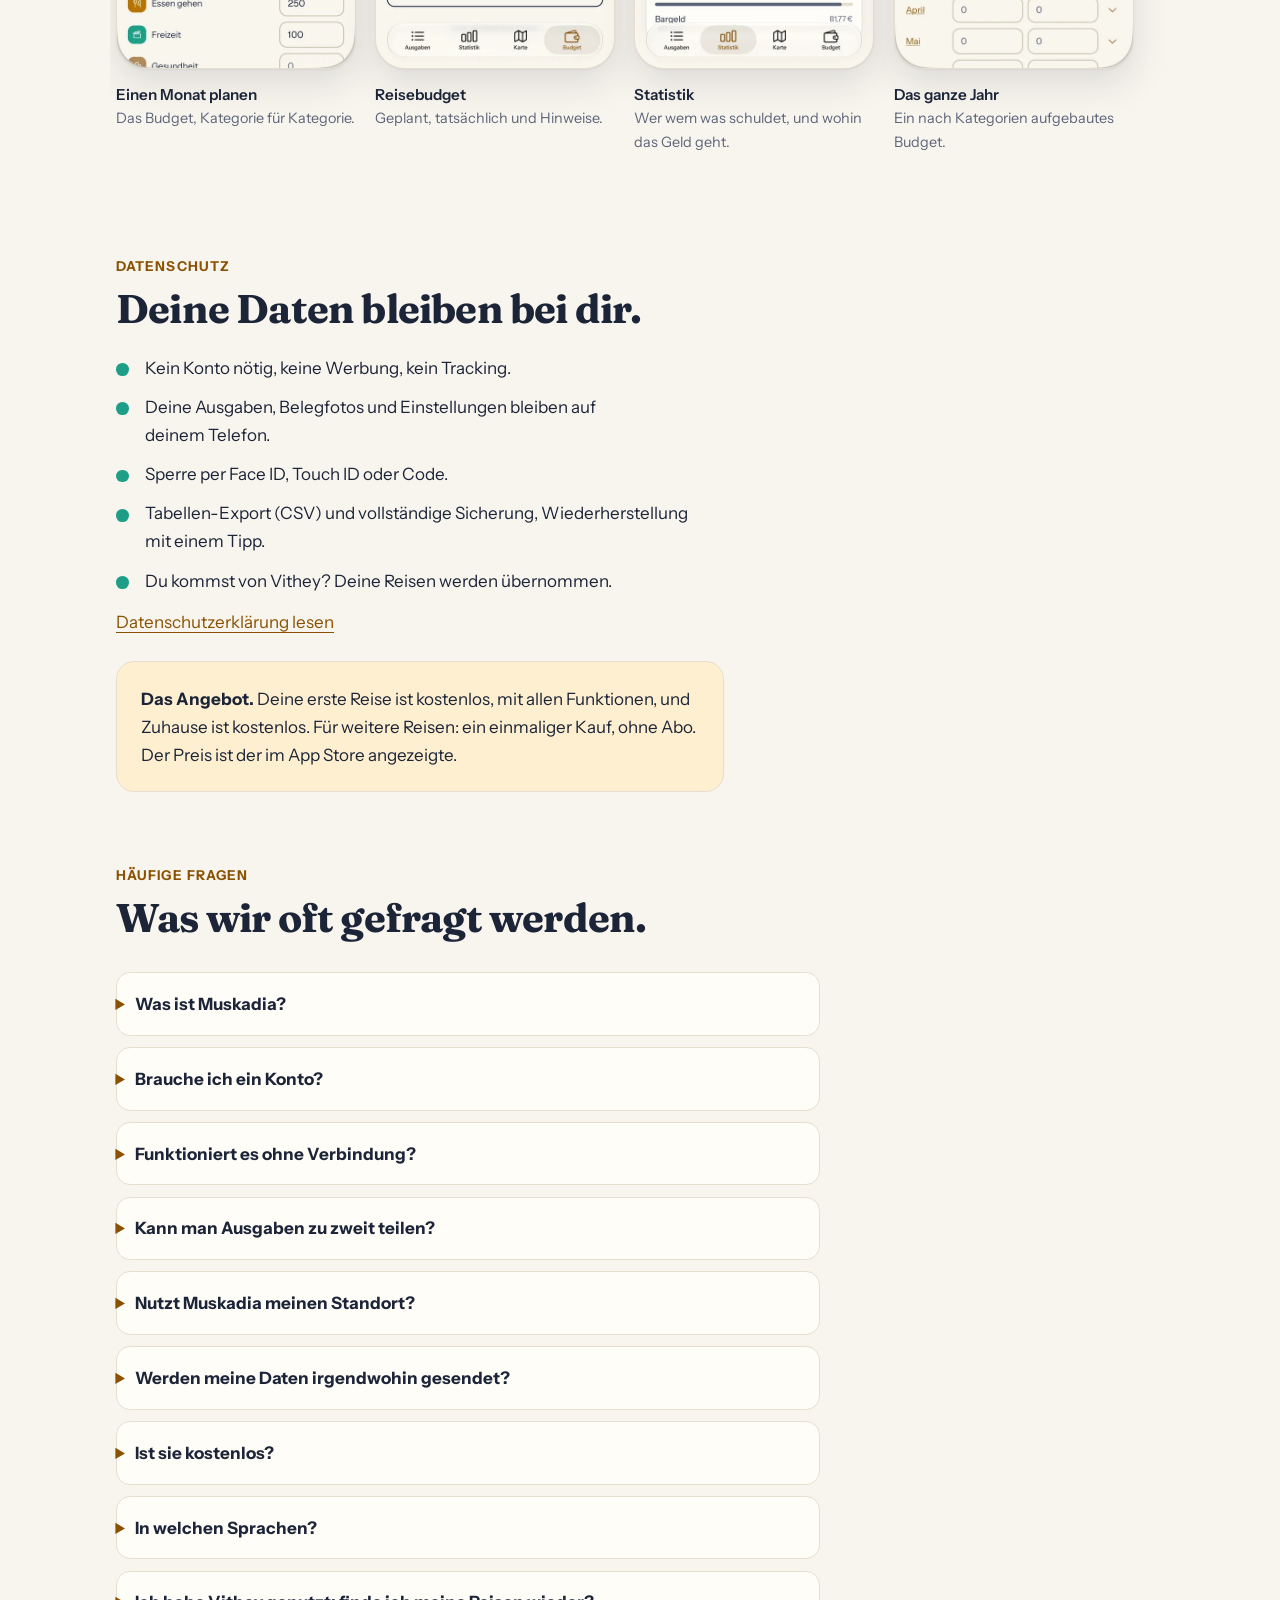
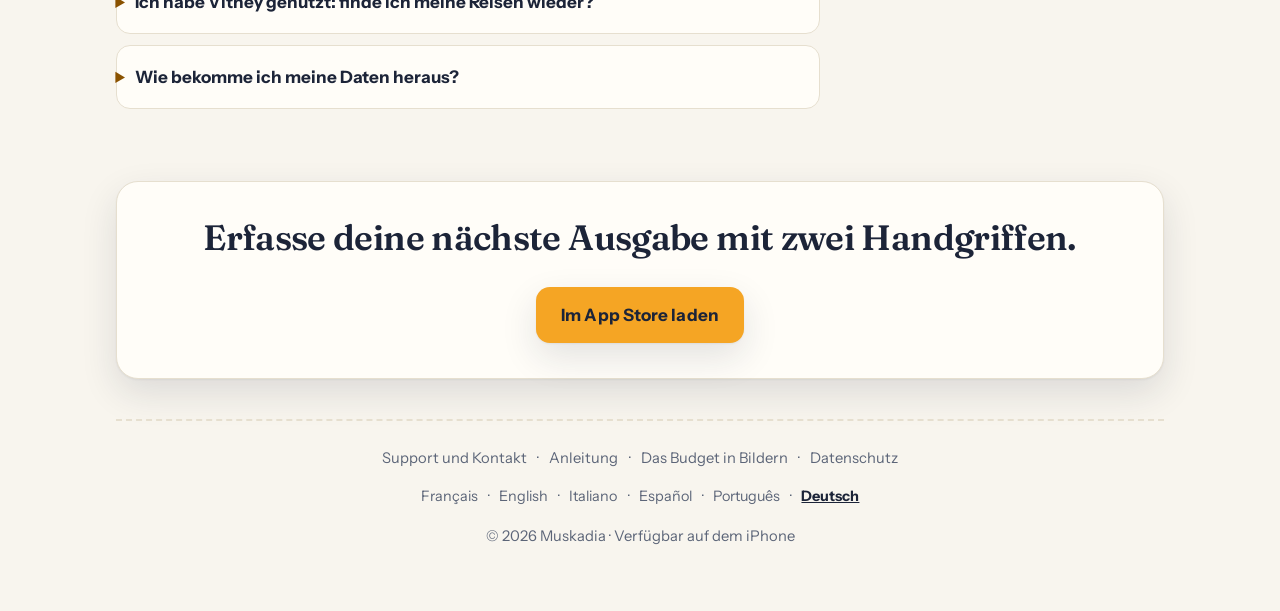
==== commit 6d15da3f: "Sélecteur de langue en haut à droite des landing pages Co-Authored-By: Claude Sonnet 5.5 <noreply@an" ====
--- a/de/index.html
+++ b/de/index.html
@@ -190,6 +190,7 @@
       <a href="/guide.html#de">Anleitung</a>
       <a href="/support.html">Support</a>
     </nav>
+    <details class="lang"><summary aria-label="Sprache ändern"><span aria-hidden="true">&#127760;</span> Deutsch</summary><ul><li><a href="/" hreflang="fr" lang="fr">Français</a></li><li><a href="/en/" hreflang="en" lang="en">English</a></li><li><a href="/it/" hreflang="it" lang="it">Italiano</a></li><li><a href="/es/" hreflang="es" lang="es">Español</a></li><li><a href="/pt-br/" hreflang="pt-BR" lang="pt-BR">Português</a></li><li><a href="/de/" hreflang="de" lang="de" aria-current="true">Deutsch</a></li></ul></details>
   </header>
 
   <main>
--- a/landing.css
+++ b/landing.css
@@ -101,3 +101,16 @@
 
 .langs{margin:.9rem 0 0;font-size:.9rem}
 .langs a[aria-current=true]{color:var(--ink);font-weight:700;text-decoration:underline}
+
+/* Sélecteur de langue du haut de page (sans JavaScript : <details>) */
+.top{position:relative}
+.lang{position:relative;font-size:.92rem;flex:none}
+.lang summary{list-style:none;cursor:pointer;display:flex;align-items:center;gap:.4rem;padding:.4rem .75rem;border:1px solid var(--line);border-radius:999px;background:var(--page);color:var(--ink);font-weight:600}
+.lang summary::-webkit-details-marker{display:none}
+.lang summary::after{content:"";width:.45rem;height:.45rem;border-right:2px solid currentColor;border-bottom:2px solid currentColor;transform:rotate(45deg) translateY(-2px)}
+.lang[open] summary::after{transform:rotate(-135deg) translateY(-2px)}
+.lang ul{position:absolute;right:0;top:calc(100% + .4rem);z-index:30;margin:0;padding:.35rem;list-style:none;min-width:11rem;border:1px solid var(--line);border-radius:14px;background:var(--page);box-shadow:var(--shadow)}
+.lang li a{display:block;padding:.45rem .75rem;border-radius:9px;color:var(--ink2);text-decoration:none}
+.lang li a:hover,.lang li a:focus-visible{background:var(--paper);color:var(--ink)}
+.lang li a[aria-current=true]{color:var(--ink);font-weight:700}
+@media(max-width:30rem){.top{margin-right:6.4rem;gap:.5rem}.brand{font-size:1.15rem;gap:.5rem}.brand img{width:32px;height:32px}.lang summary{padding:.35rem .6rem}}
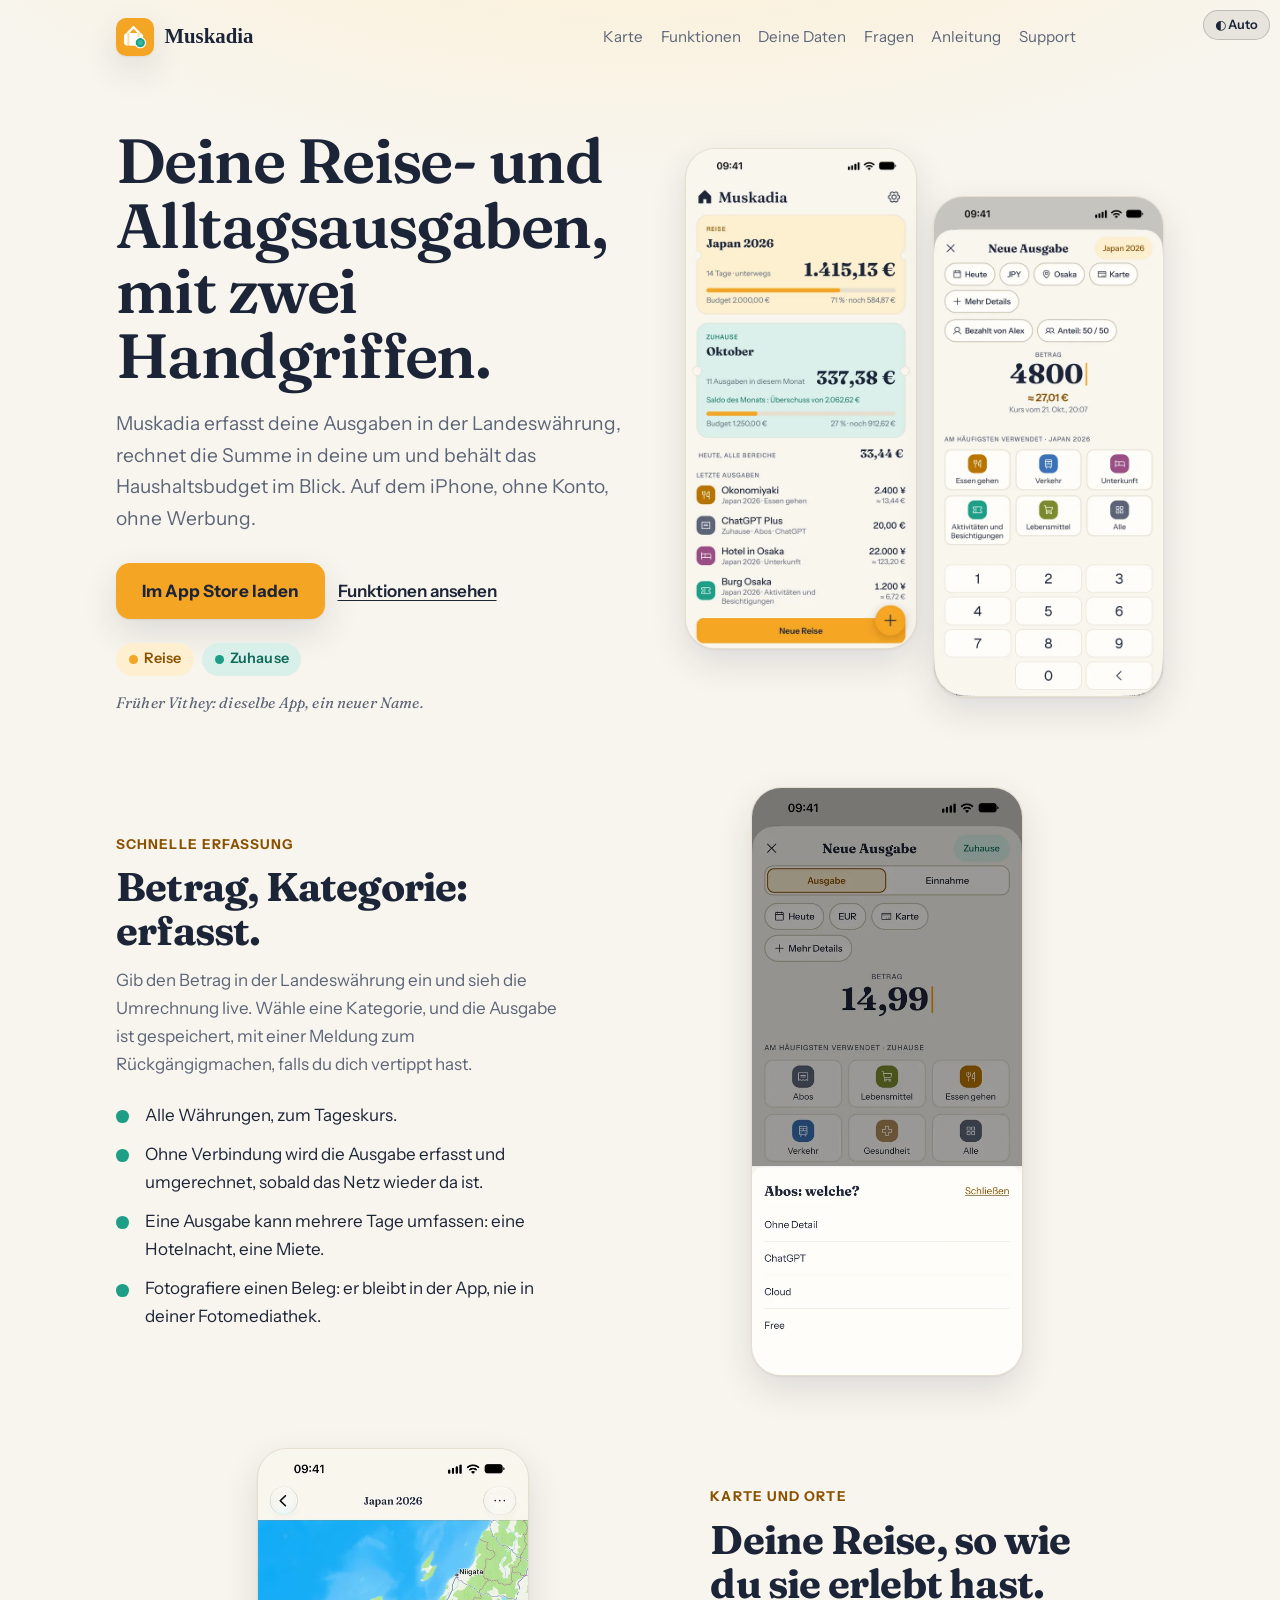
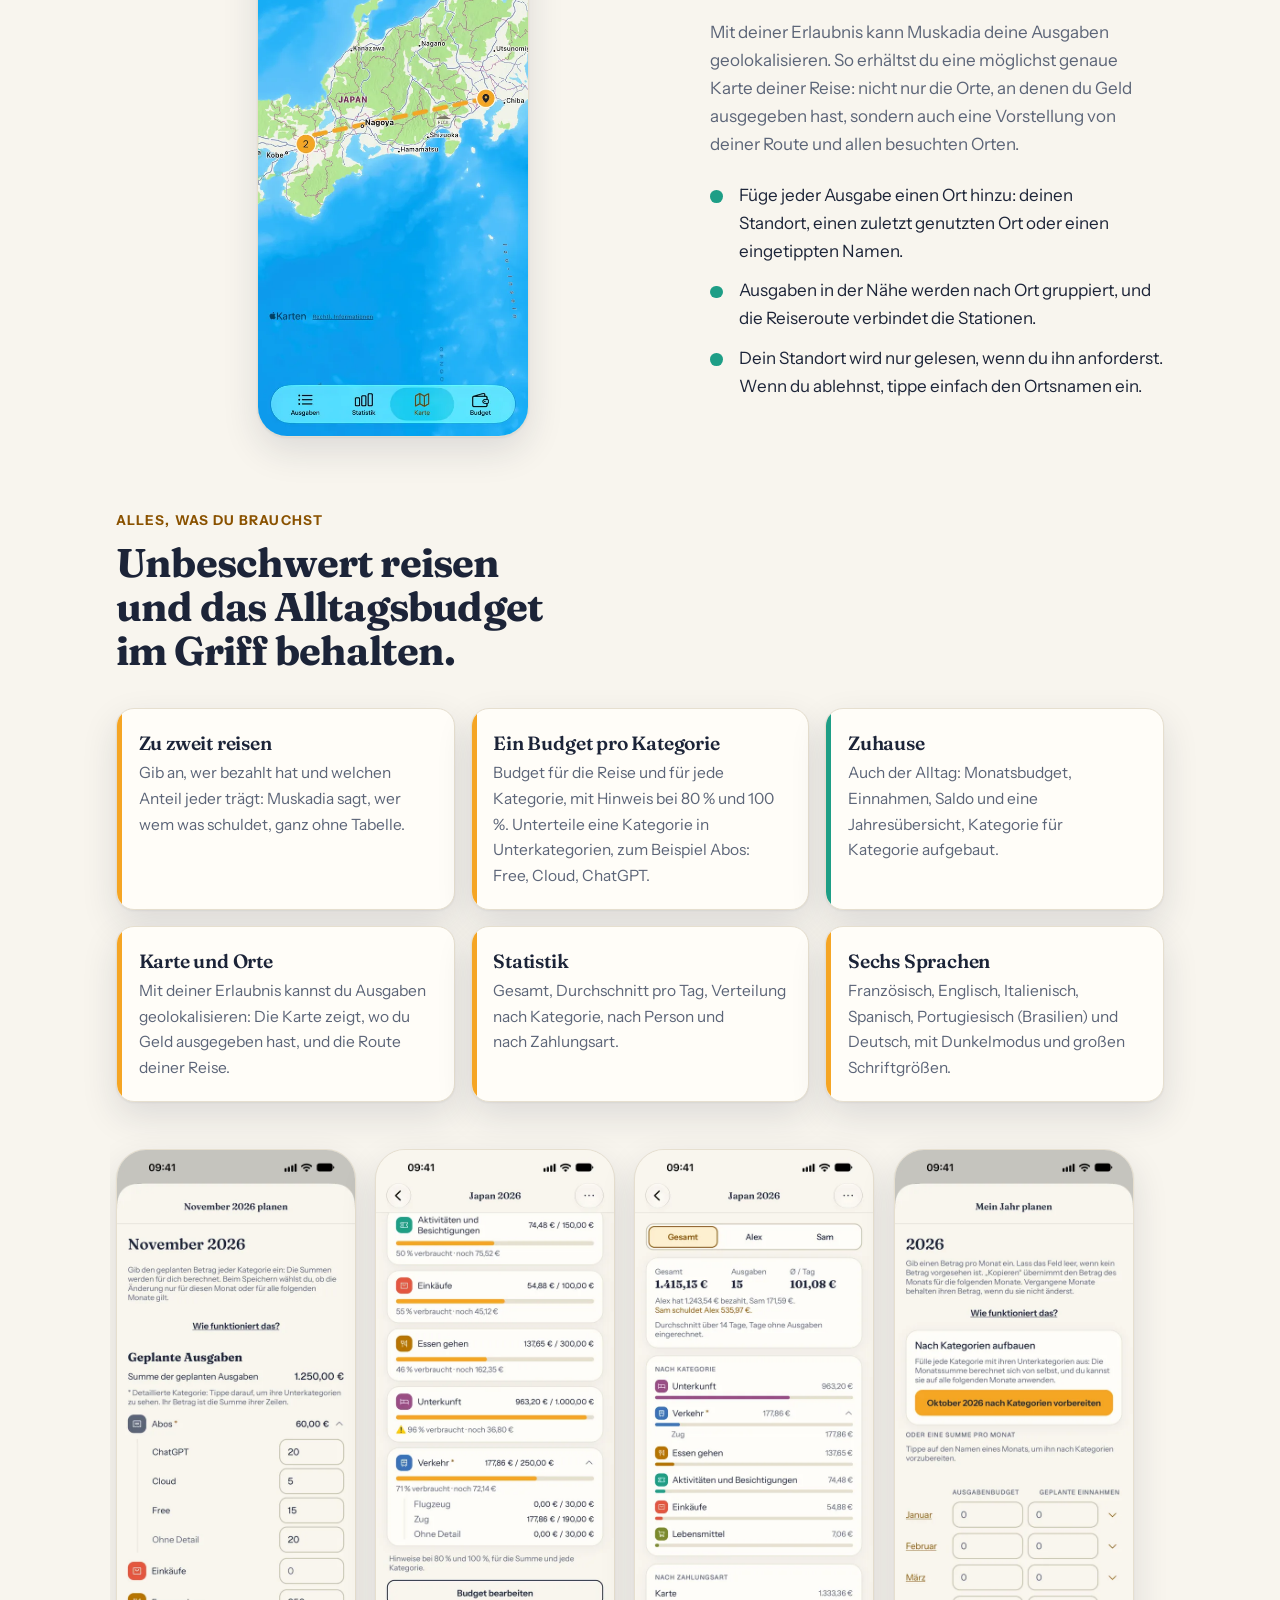
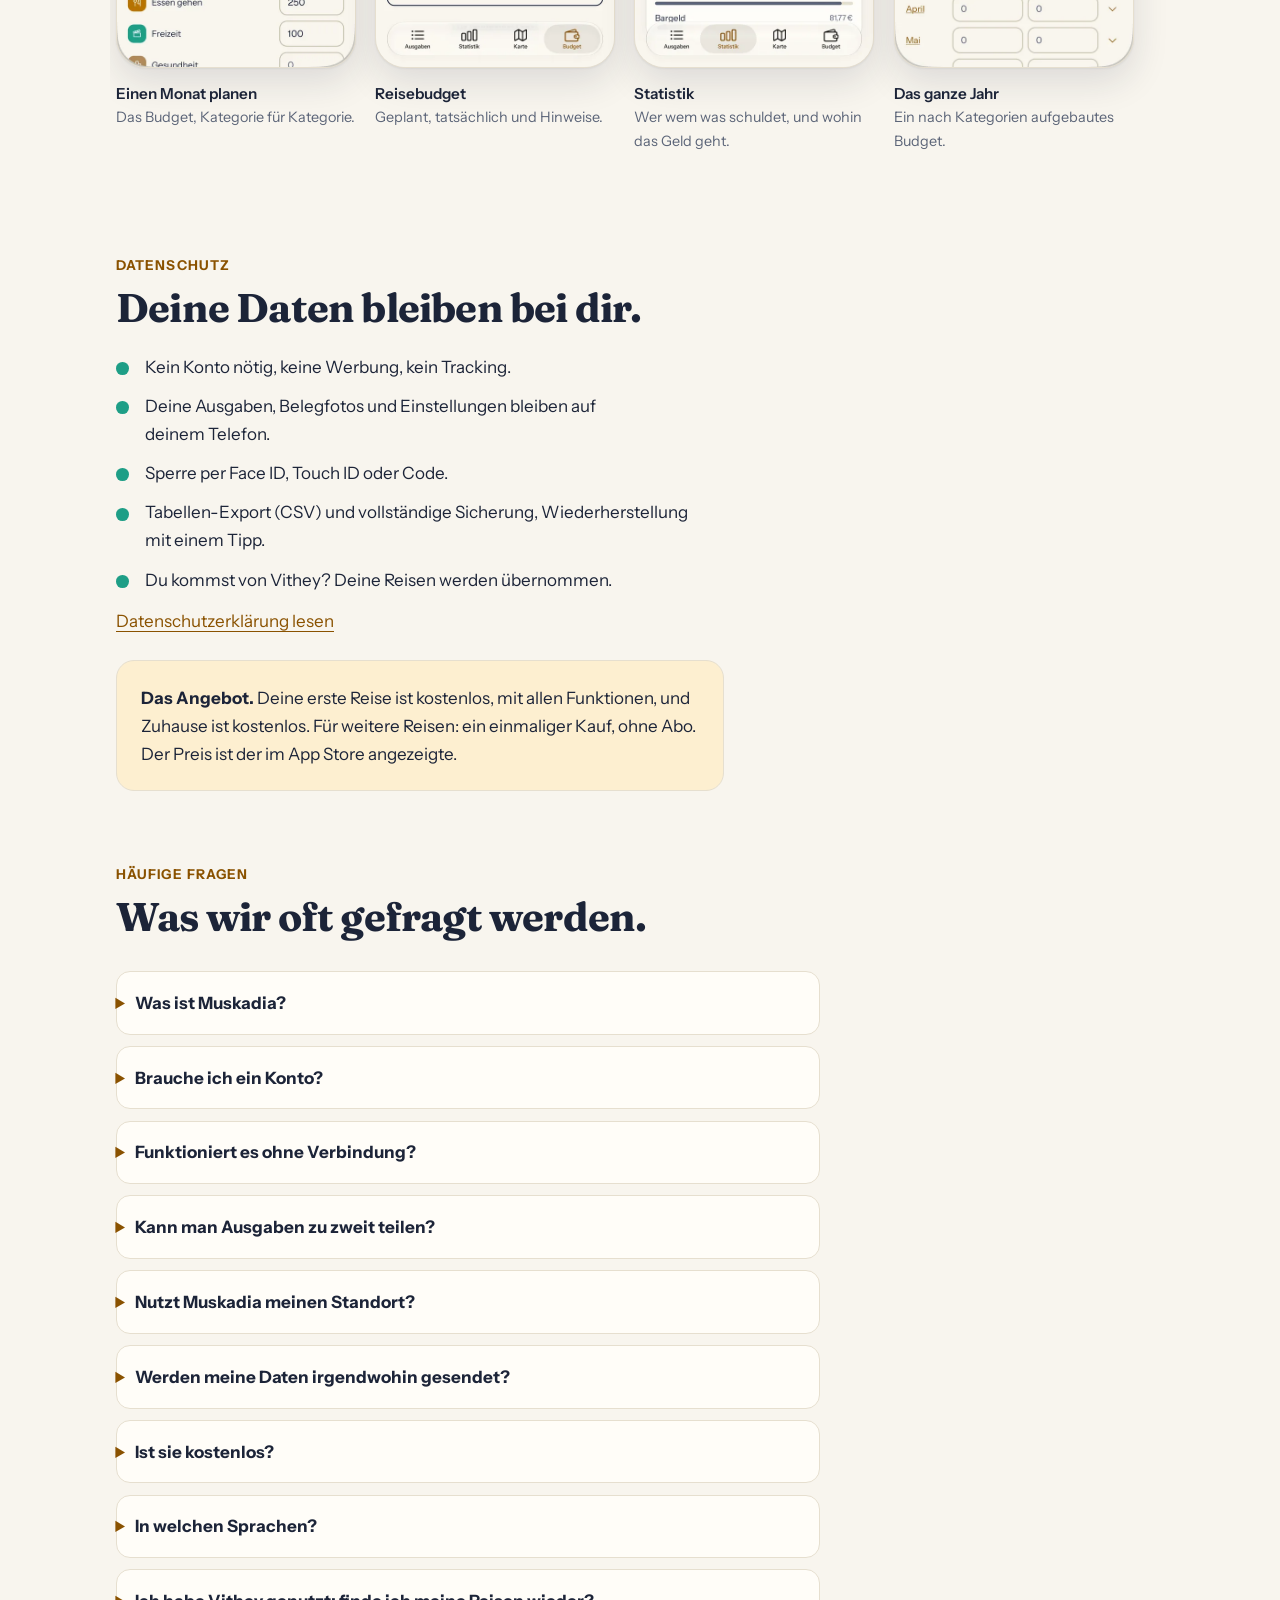
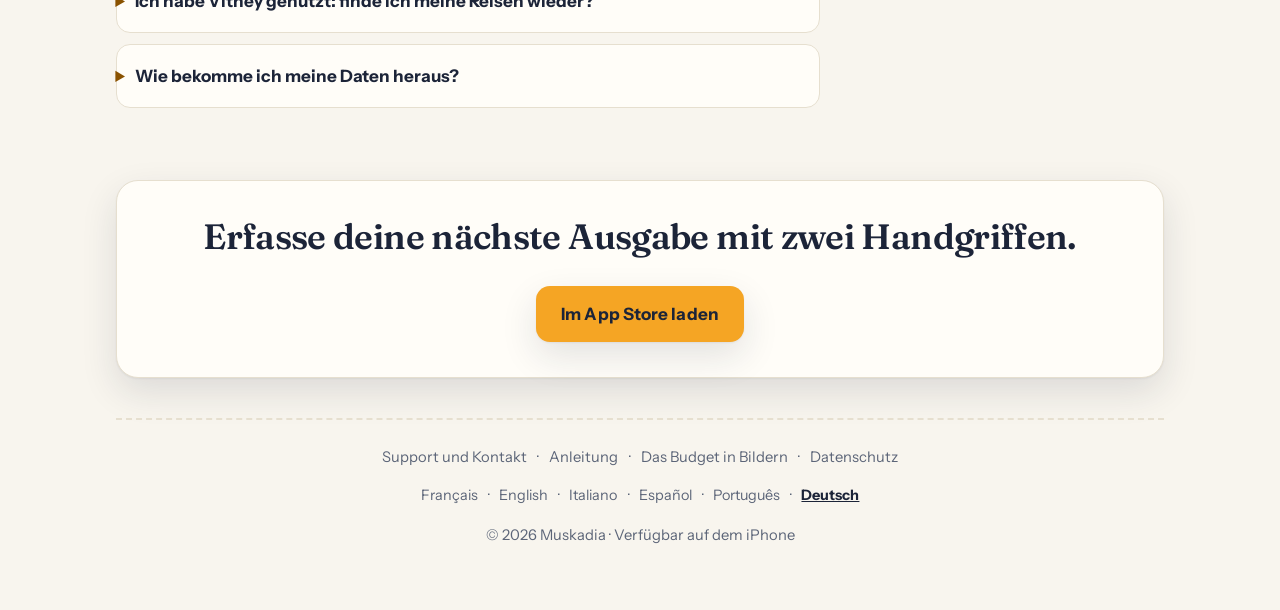
==== commit 27e14a3f: "Landing pages : feuilles de style versionnées pour contourner le cache Co-Authored-By: Claude Sonnet" ====
--- a/de/index.html
+++ b/de/index.html
@@ -36,8 +36,8 @@
 <meta name="twitter:title" content="Muskadia: Reisekosten und Haushaltsbudget auf dem iPhone">
 <meta name="twitter:description" content="Erfasse eine Ausgabe mit zwei Handgriffen, in jeder Währung. Ohne Konto, ohne Werbung.">
 <meta name="twitter:image" content="https://muskadia.fr/img/og-de.png">
-<link rel="stylesheet" href="/landing.css">
-<link rel="stylesheet" href="/theme.css">
+<link rel="stylesheet" href="/landing.css?v=20261024b">
+<link rel="stylesheet" href="/theme.css?v=20261024b">
 <script src="/theme.js"></script>
 <script type="application/ld+json">
 {
@@ -190,7 +190,6 @@
       <a href="/guide.html#de">Anleitung</a>
       <a href="/support.html">Support</a>
     </nav>
-    <details class="lang"><summary aria-label="Sprache ändern"><span aria-hidden="true">&#127760;</span> Deutsch</summary><ul><li><a href="/" hreflang="fr" lang="fr">Français</a></li><li><a href="/en/" hreflang="en" lang="en">English</a></li><li><a href="/it/" hreflang="it" lang="it">Italiano</a></li><li><a href="/es/" hreflang="es" lang="es">Español</a></li><li><a href="/pt-br/" hreflang="pt-BR" lang="pt-BR">Português</a></li><li><a href="/de/" hreflang="de" lang="de" aria-current="true">Deutsch</a></li></ul></details>
   </header>
 
   <main>
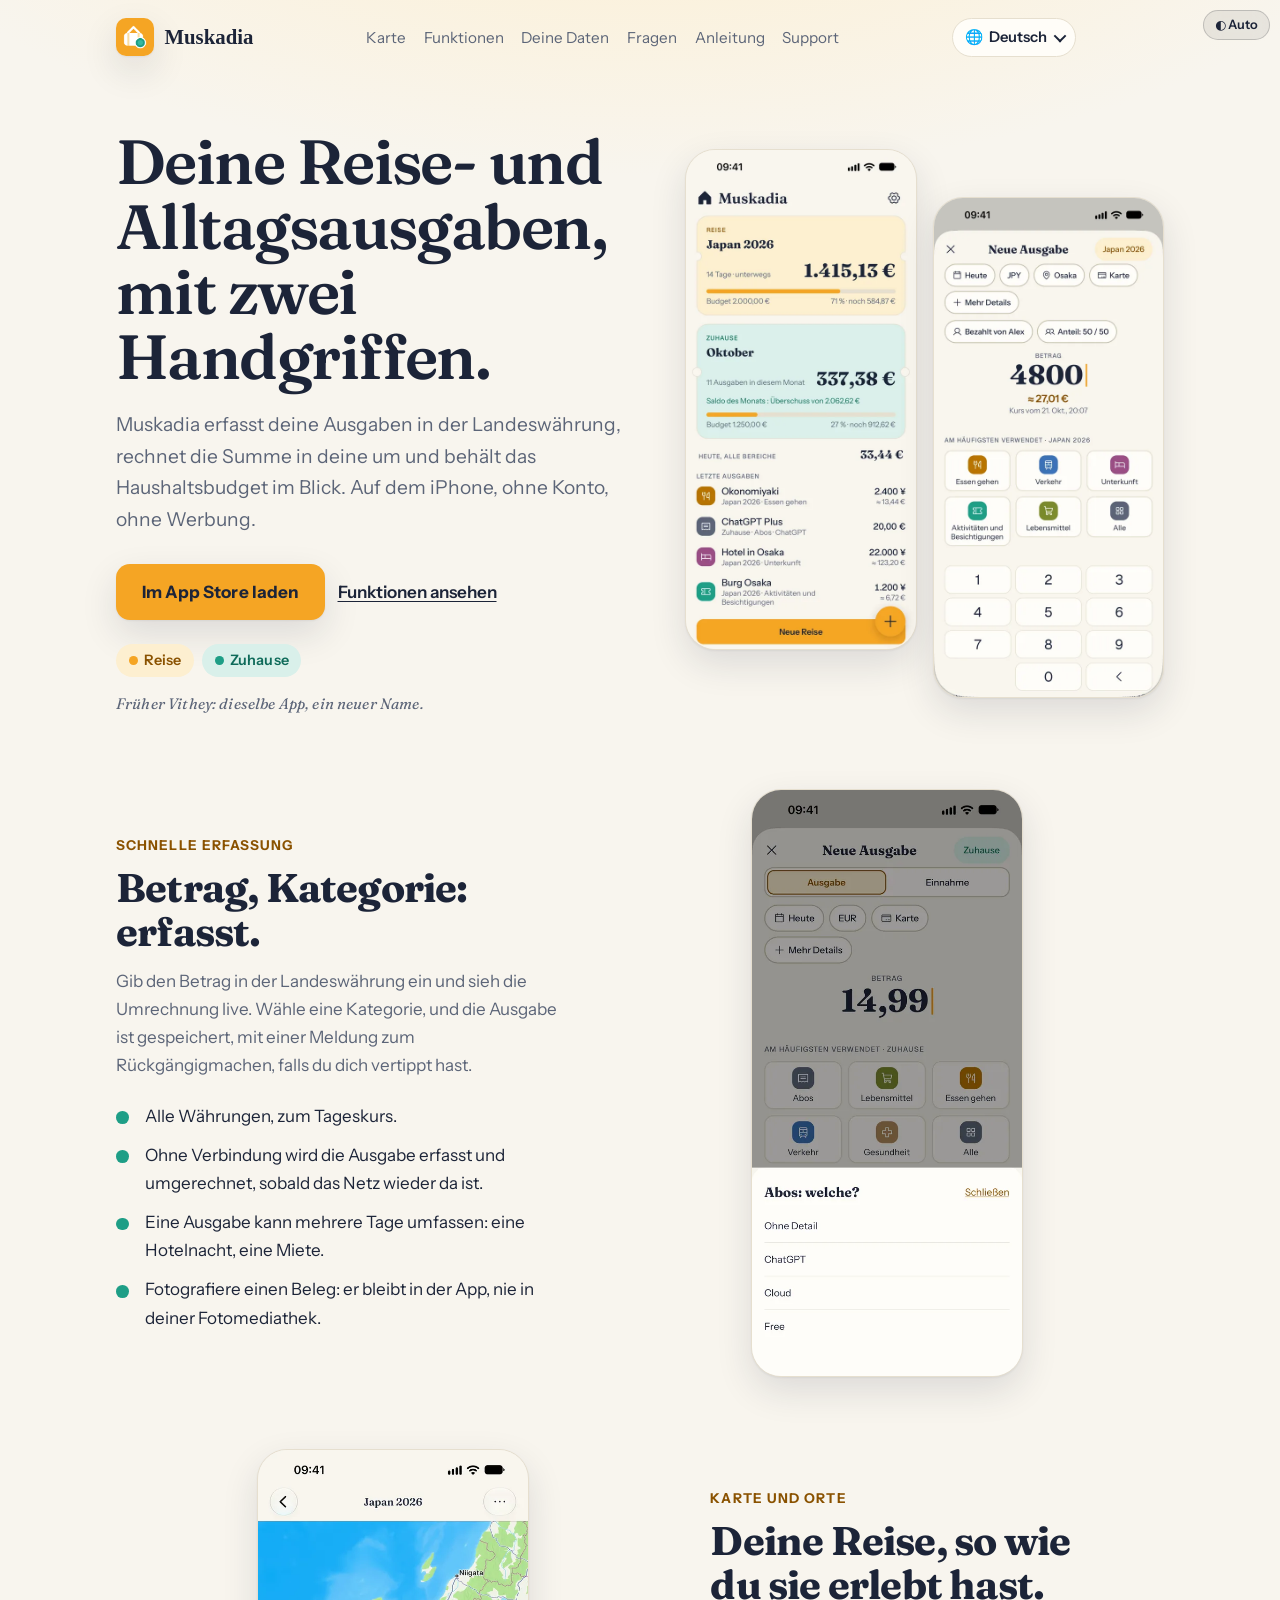
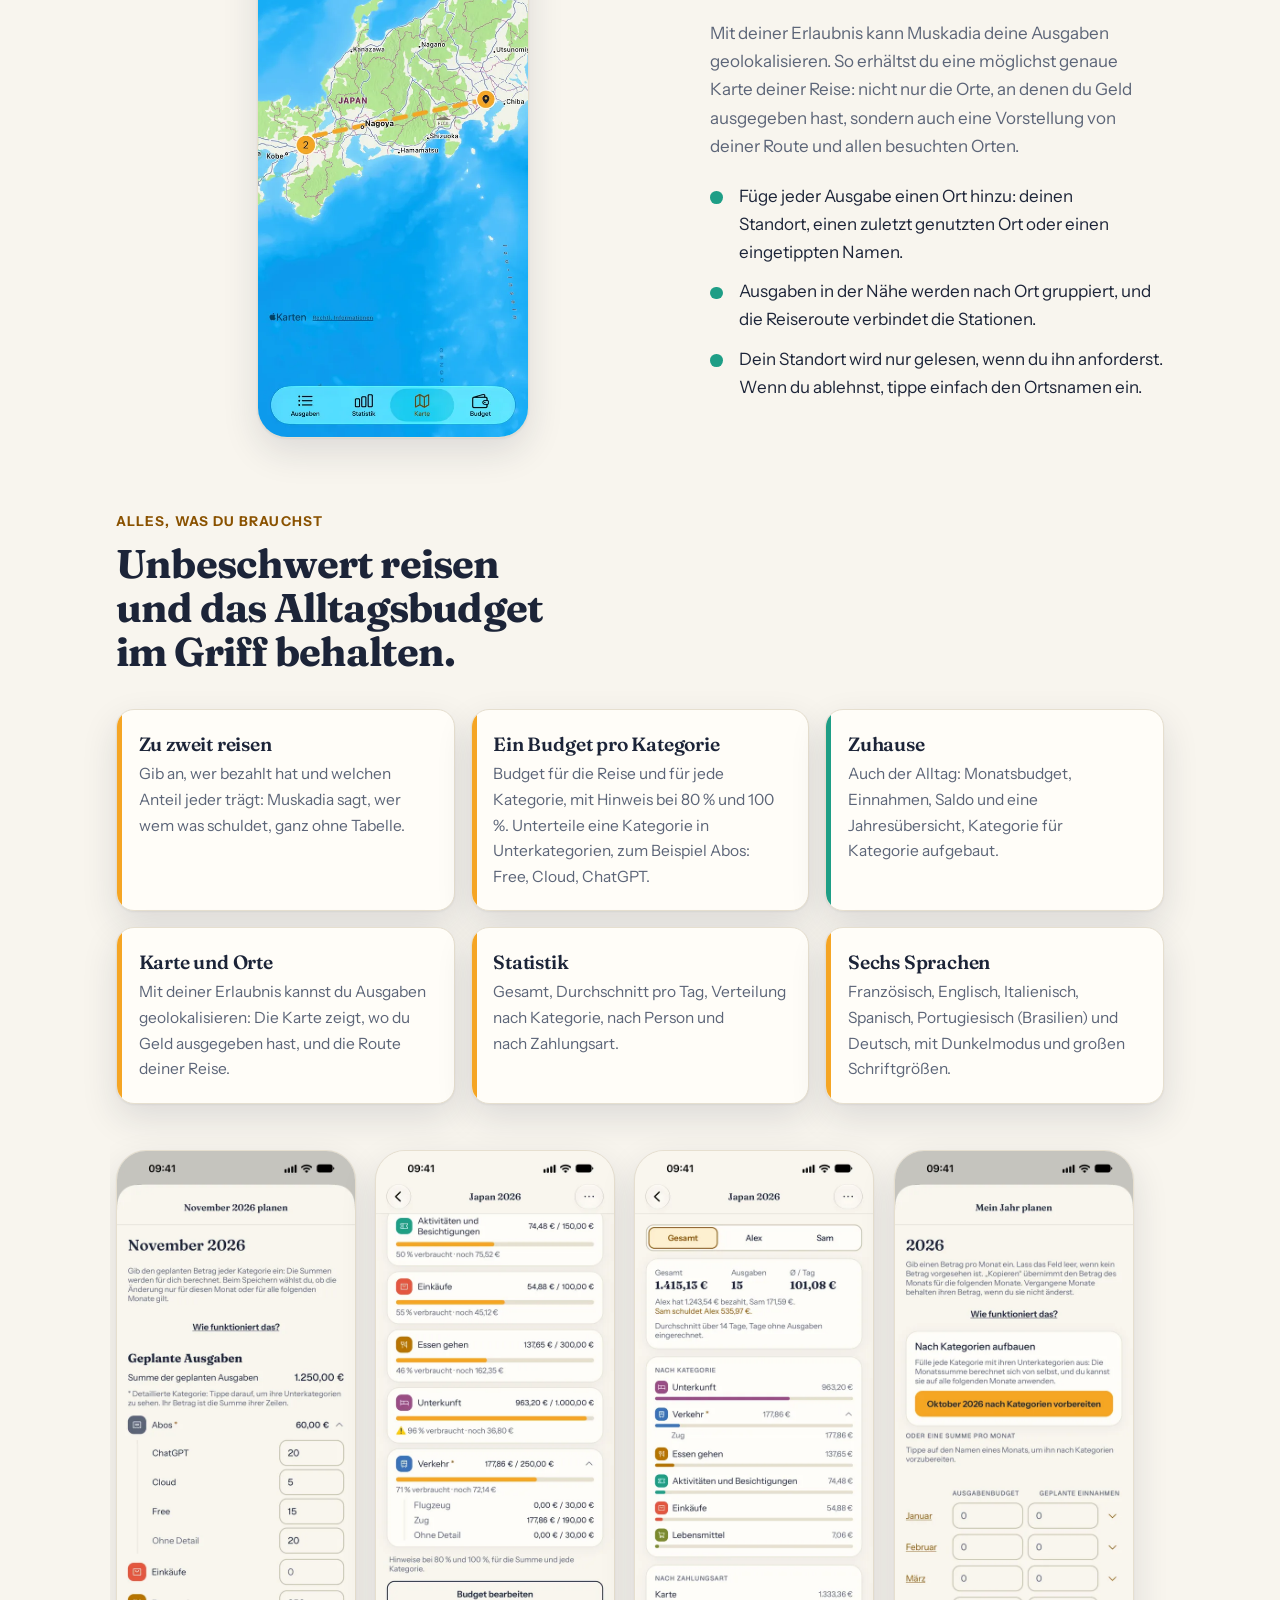
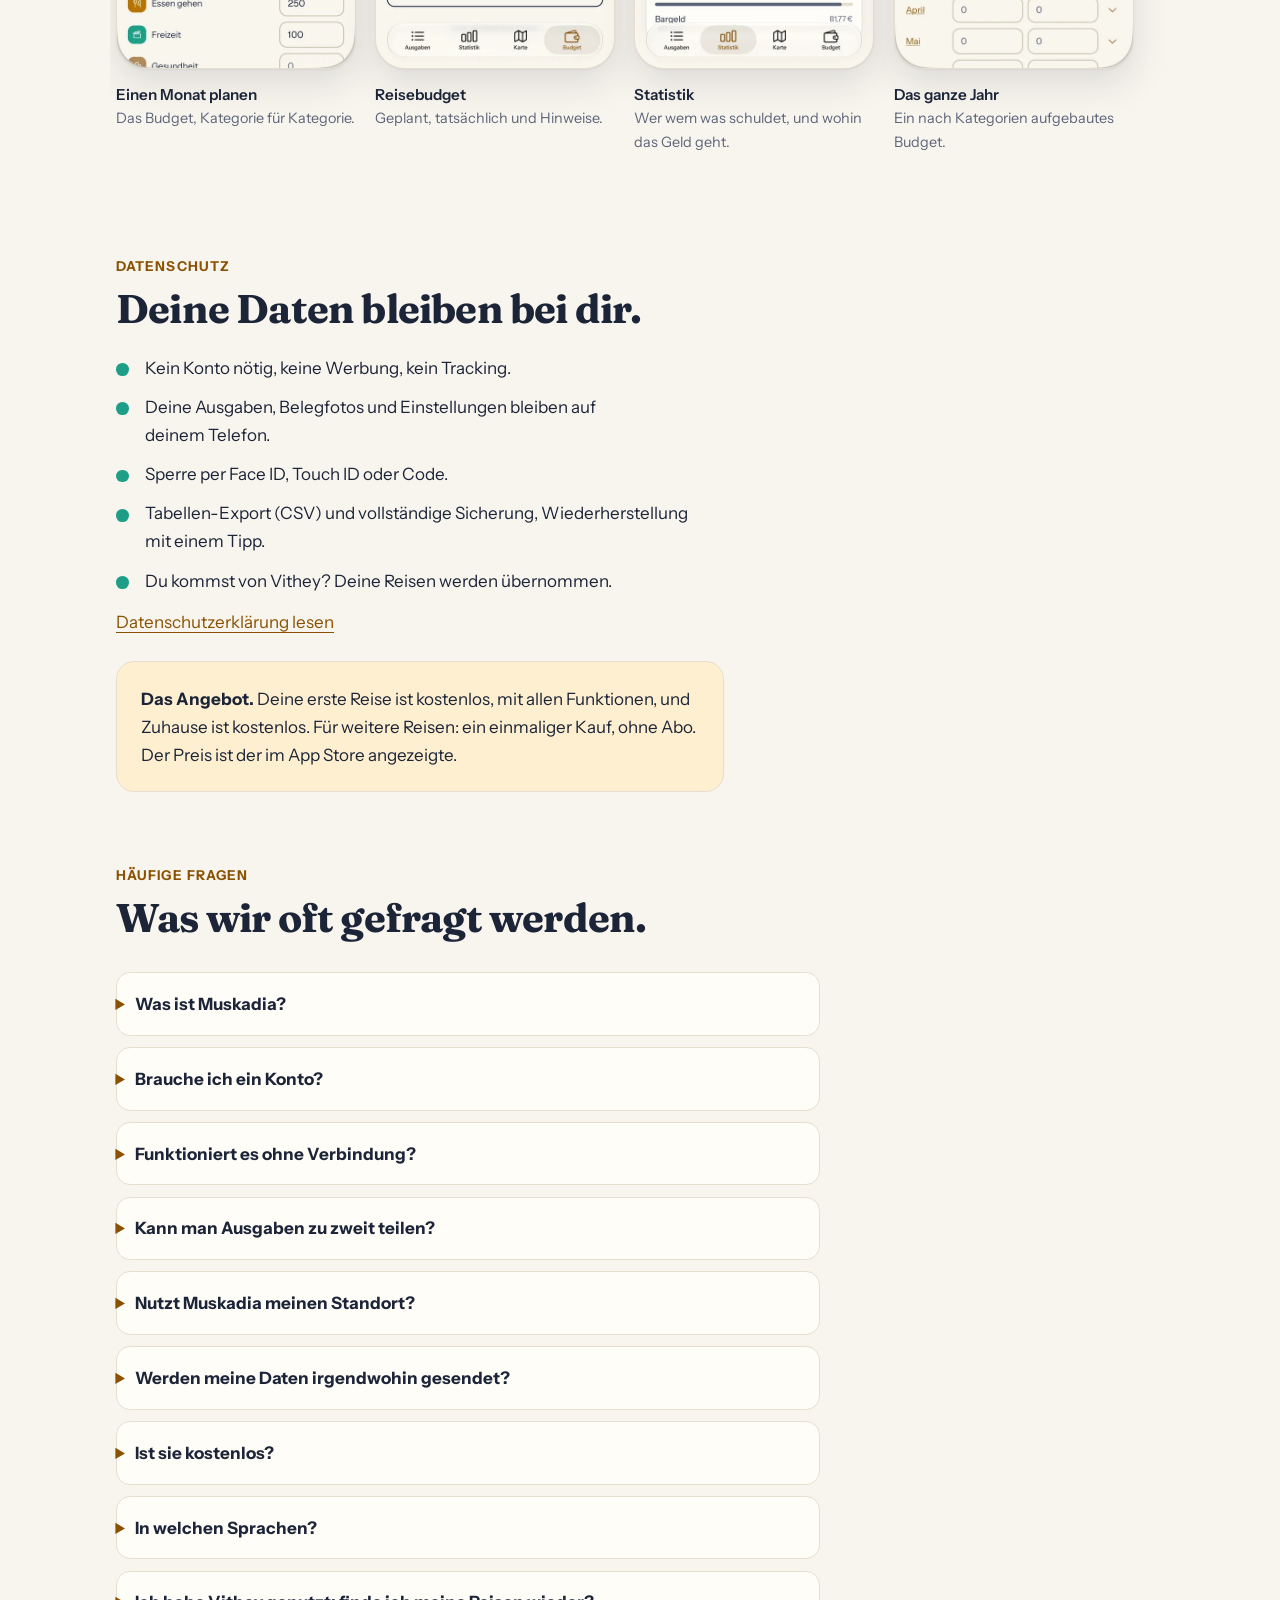
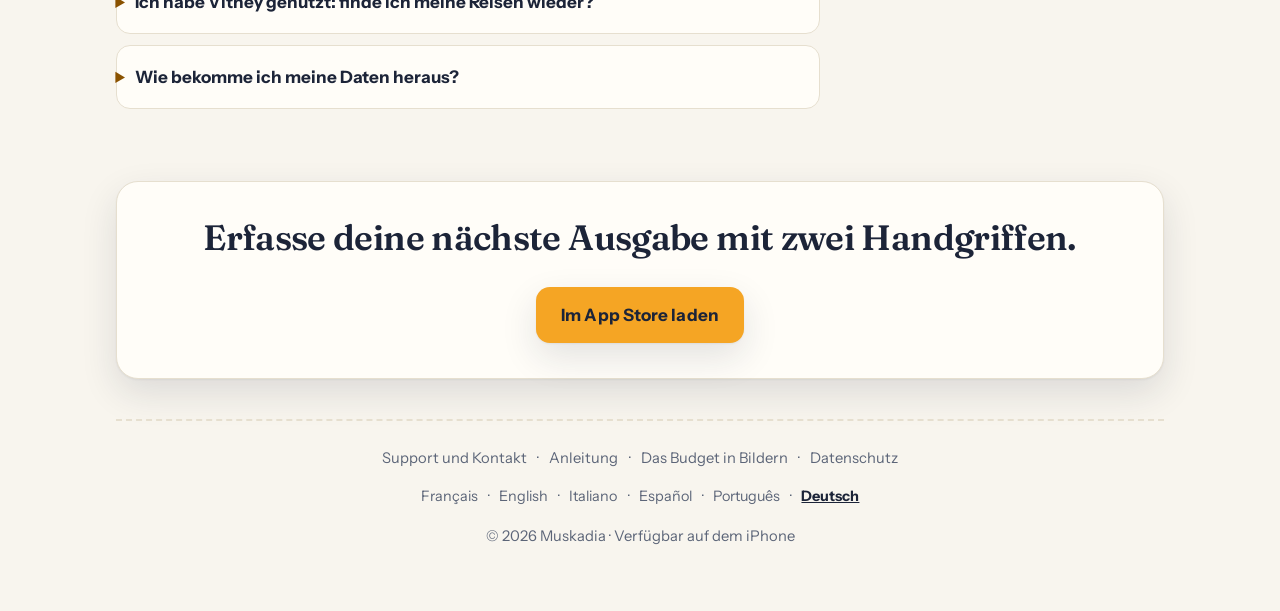
==== commit 7d5625c4: "Landing pages : rétablit le sélecteur de langue (pages régénérées depuis le bon générateur) Co-Autho" ====
--- a/de/index.html
+++ b/de/index.html
@@ -190,6 +190,7 @@
       <a href="/guide.html#de">Anleitung</a>
       <a href="/support.html">Support</a>
     </nav>
+    <details class="lang"><summary aria-label="Sprache ändern"><span aria-hidden="true">&#127760;</span> Deutsch</summary><ul><li><a href="/" hreflang="fr" lang="fr">Français</a></li><li><a href="/en/" hreflang="en" lang="en">English</a></li><li><a href="/it/" hreflang="it" lang="it">Italiano</a></li><li><a href="/es/" hreflang="es" lang="es">Español</a></li><li><a href="/pt-br/" hreflang="pt-BR" lang="pt-BR">Português</a></li><li><a href="/de/" hreflang="de" lang="de" aria-current="true">Deutsch</a></li></ul></details>
   </header>
 
   <main>
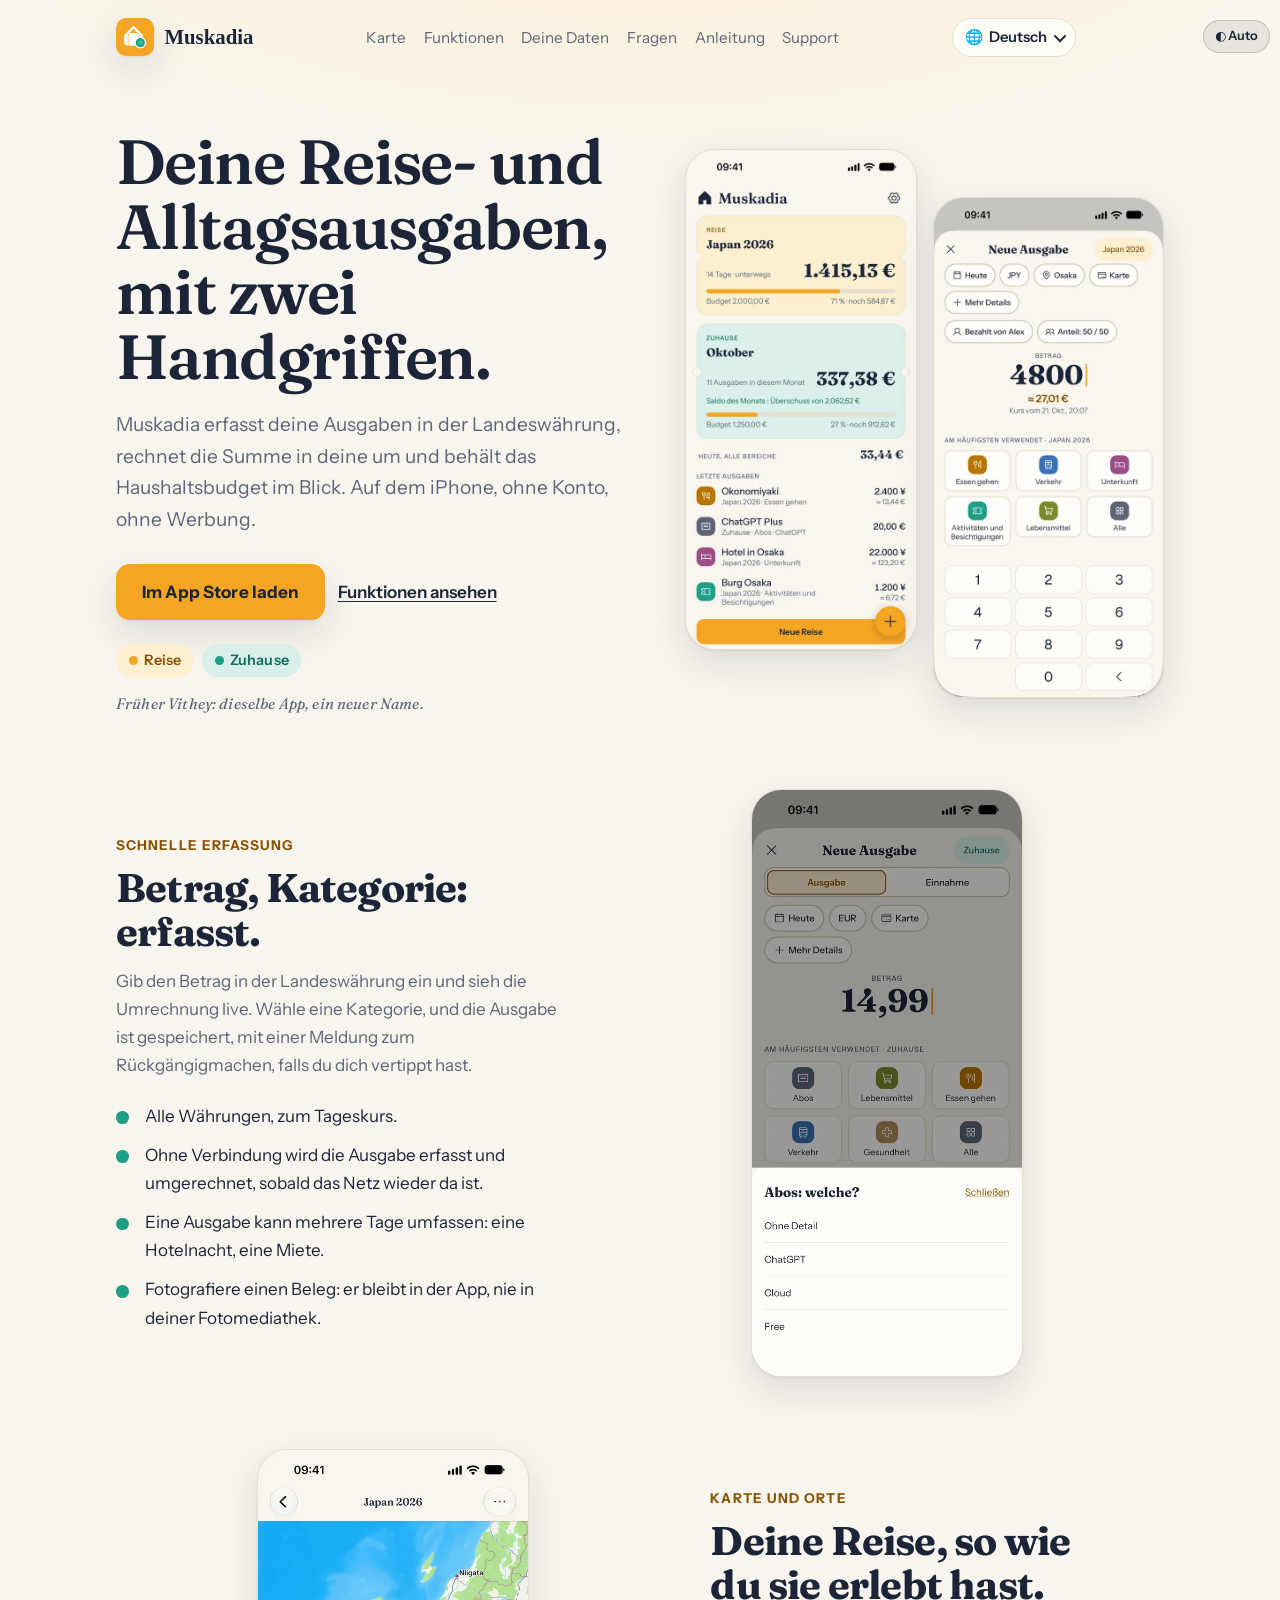
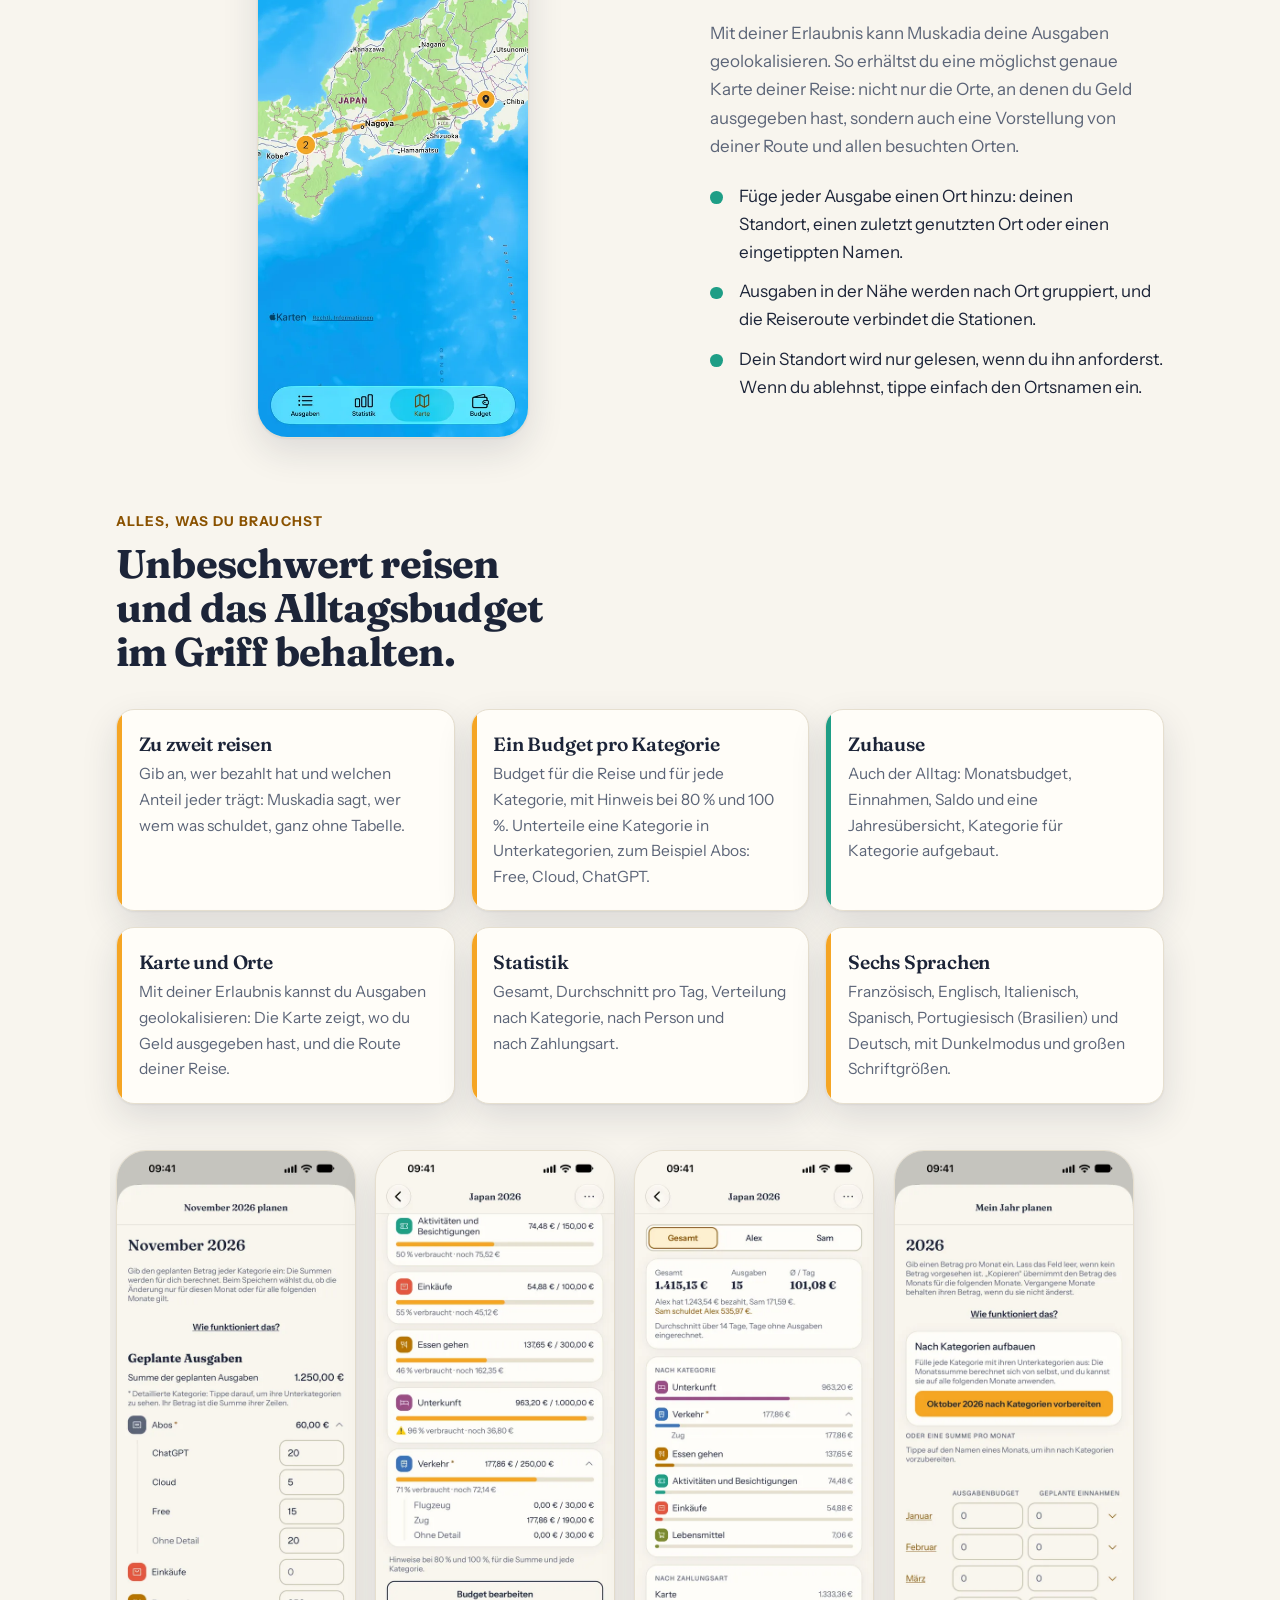
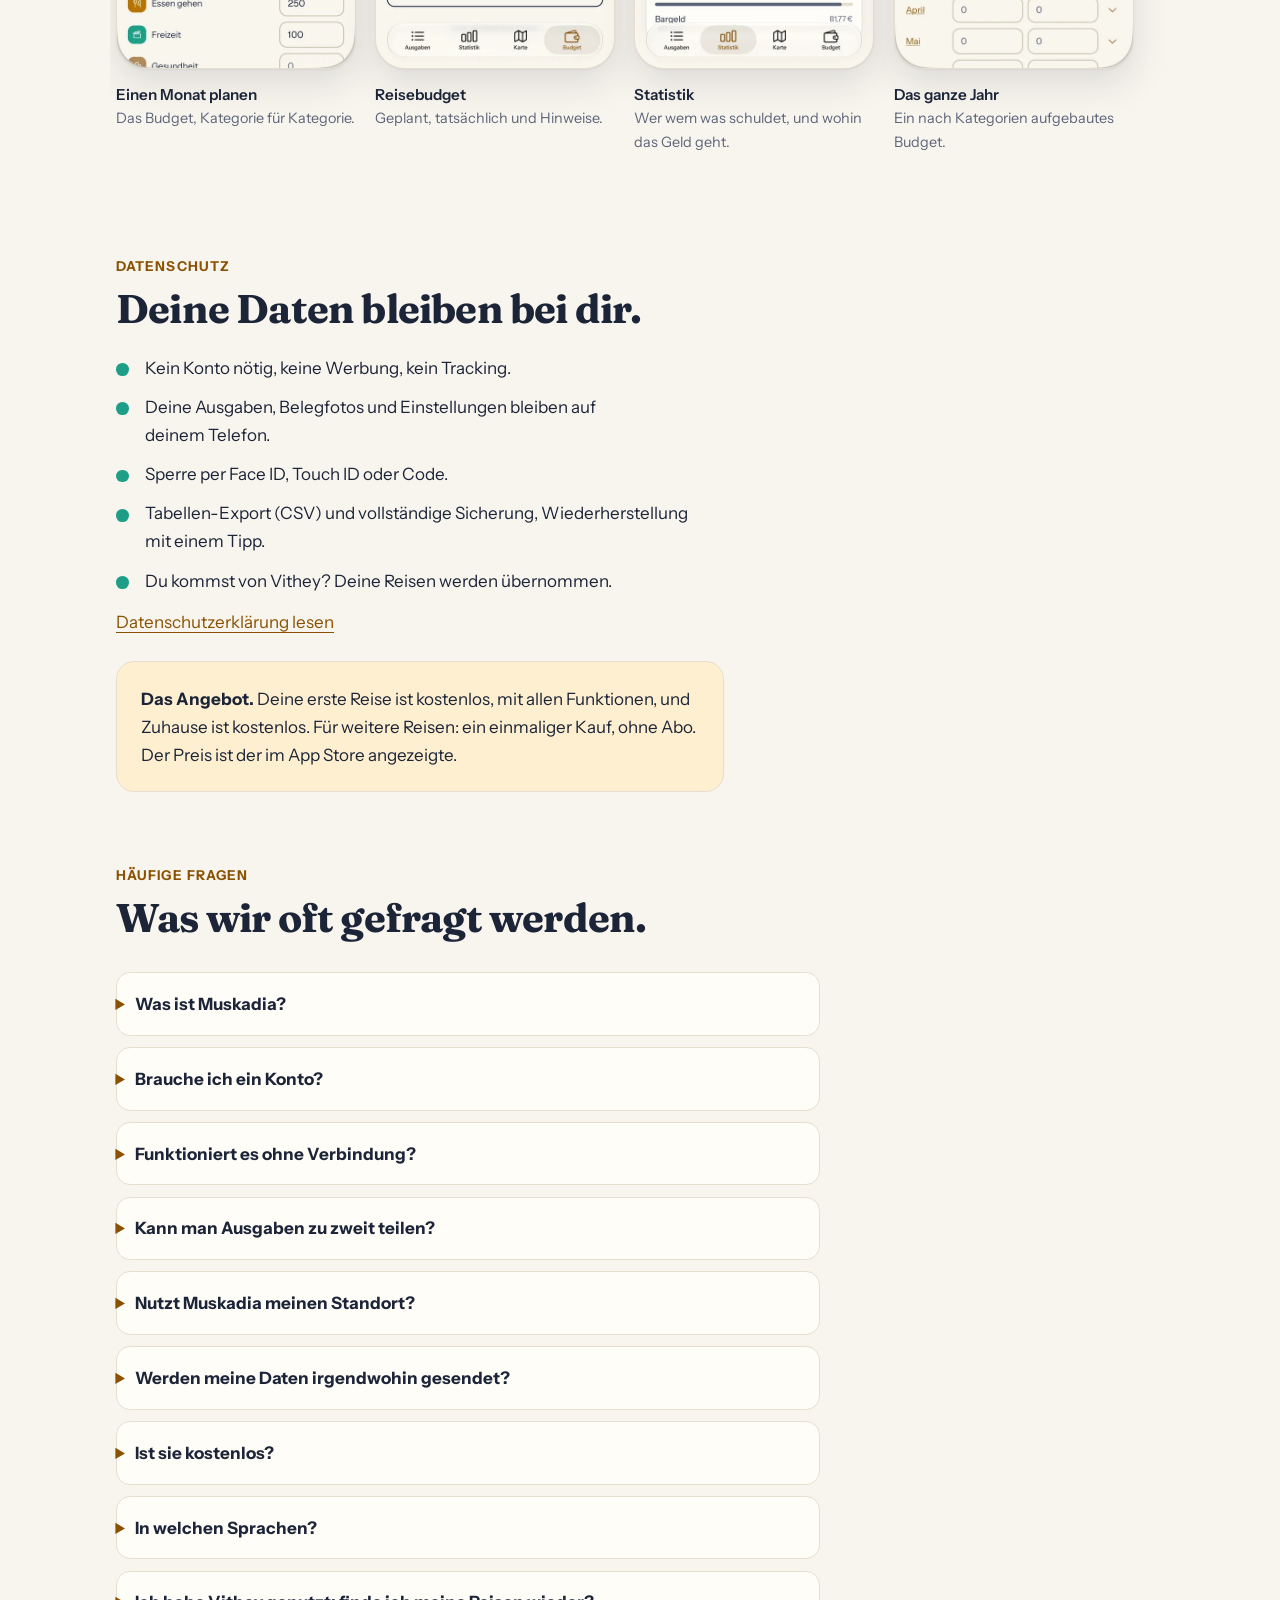
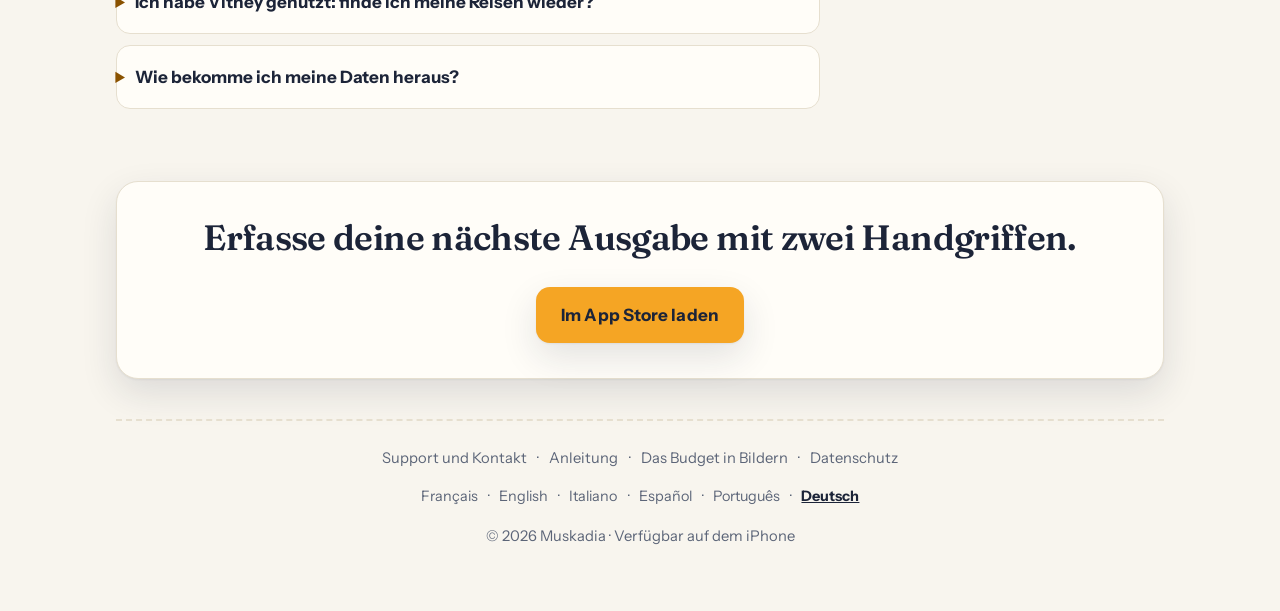
==== commit b267f808: "Ligne de tête alignée : icône, titre, sélecteur de langue et bouton de mode Co-Authored-By: Claude S" ====
--- a/de/index.html
+++ b/de/index.html
@@ -36,8 +36,8 @@
 <meta name="twitter:title" content="Muskadia: Reisekosten und Haushaltsbudget auf dem iPhone">
 <meta name="twitter:description" content="Erfasse eine Ausgabe mit zwei Handgriffen, in jeder Währung. Ohne Konto, ohne Werbung.">
 <meta name="twitter:image" content="https://muskadia.fr/img/og-de.png">
-<link rel="stylesheet" href="/landing.css?v=20261024b">
-<link rel="stylesheet" href="/theme.css?v=20261024b">
+<link rel="stylesheet" href="/landing.css?v=20261024e">
+<link rel="stylesheet" href="/theme.css?v=20261024e">
 <script src="/theme.js"></script>
 <script type="application/ld+json">
 {
--- a/landing.css
+++ b/landing.css
@@ -114,3 +114,7 @@
 .lang li a:hover,.lang li a:focus-visible{background:var(--paper);color:var(--ink)}
 .lang li a[aria-current=true]{color:var(--ink);font-weight:700}
 @media(max-width:30rem){.top{margin-right:6.4rem;gap:.5rem}.brand{font-size:1.15rem;gap:.5rem}.brand img{width:32px;height:32px}.lang summary{padding:.35rem .6rem}}
+
+/* Ligne de tête de hauteur fixe : le bouton de mode (fixe) se centre sur la même ligne que l'icône, le titre et le sélecteur */
+.top{min-height:calc(38px + 2.2rem);box-sizing:border-box}
+body .mode-toggle{top:calc(1.1rem + 19px - 1.05rem)}
--- a/theme.css
+++ b/theme.css
@@ -51,3 +51,22 @@
 .budget-card b{display:block;font:600 1.15rem/1.25 var(--serif)}
 .budget-card span{display:block;margin-top:.15rem;font-size:.92rem;opacity:.85}
 .budget-card:hover{background:rgba(245,165,36,.24)}
+
+/* Sélecteur de langue des pages hors accueil : en haut à droite, à gauche du bouton de mode (sans JavaScript : <details>) */
+.lang-fixed{position:fixed;top:.6rem;right:4.9rem;z-index:20;font:600 .8rem/1 var(--sans)}
+.lang-fixed summary{list-style:none;cursor:pointer;display:flex;align-items:center;gap:.4rem;padding:.5rem .7rem;border-radius:999px;border:1px solid rgba(128,128,128,.4);background:rgba(128,128,128,.14);color:inherit;-webkit-backdrop-filter:blur(8px);backdrop-filter:blur(8px)}
+.lang-fixed summary::-webkit-details-marker{display:none}
+.lang-fixed summary:hover{background:rgba(128,128,128,.26)}
+.lang-fixed summary:focus-visible{outline:3px solid #F5A524;outline-offset:2px}
+.lang-fixed summary::after{content:"";width:.4rem;height:.4rem;border-right:2px solid currentColor;border-bottom:2px solid currentColor;transform:rotate(45deg) translateY(-2px)}
+.lang-fixed[open] summary::after{transform:rotate(-135deg) translateY(-2px)}
+.lang-fixed ul{position:absolute;right:0;top:calc(100% + .4rem);margin:0;padding:.35rem;list-style:none;min-width:11rem;border:1px solid rgba(128,128,128,.4);border-radius:14px;background:Canvas;color:CanvasText;box-shadow:0 8px 28px rgba(0,0,0,.18);font-weight:500;font-size:.92rem}
+.lang-fixed li{margin:0}
+.lang-fixed li a{display:block;padding:.5rem .75rem;border-radius:9px;color:inherit;text-decoration:none}
+.lang-fixed li a:hover,.lang-fixed li a:focus-visible{background:rgba(128,128,128,.18)}
+.lang-fixed li a[aria-current=true]{font-weight:700}
+@media print{.lang-fixed{display:none}}
+
+/* Même hauteur pour le bouton de mode et le sélecteur de langue (alignés sur la ligne de tête) */
+.mode-toggle{height:2.1rem;box-sizing:border-box;display:inline-flex;align-items:center}
+.lang-fixed summary{height:2.1rem;box-sizing:border-box}
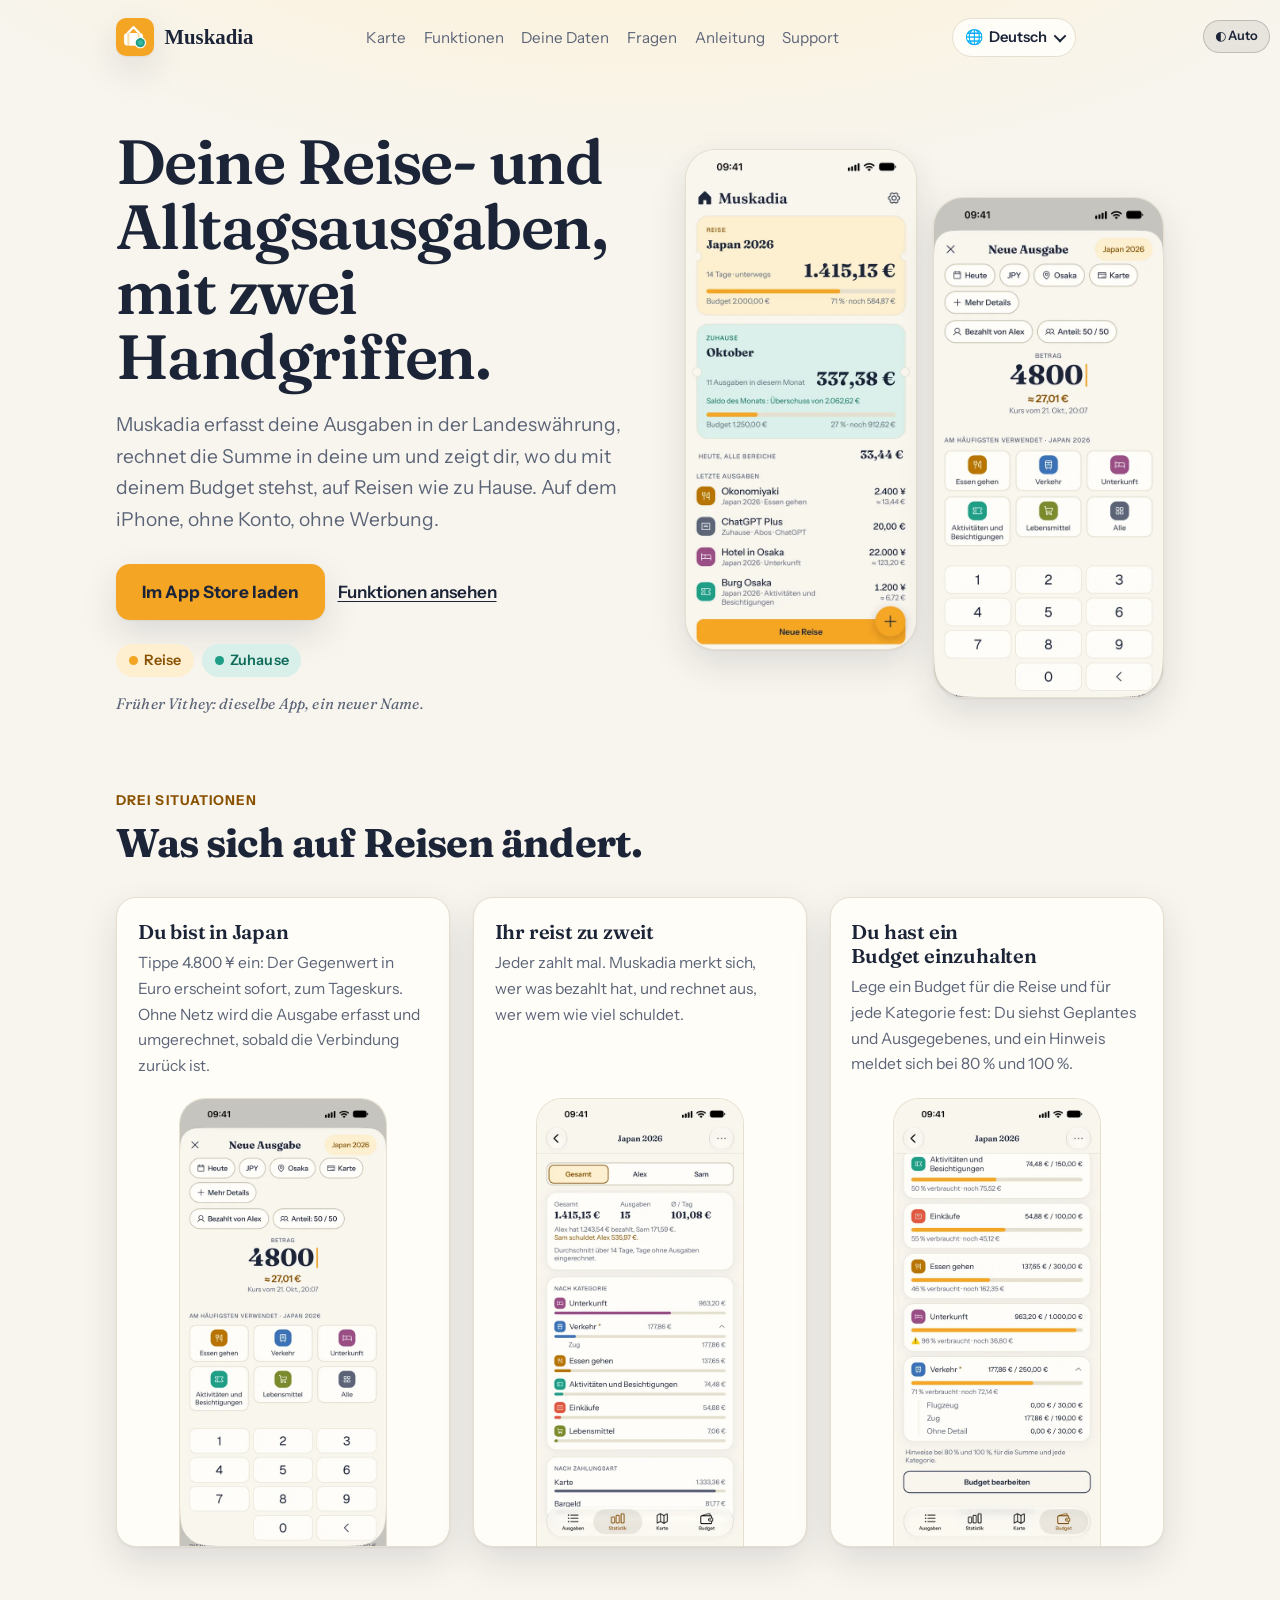
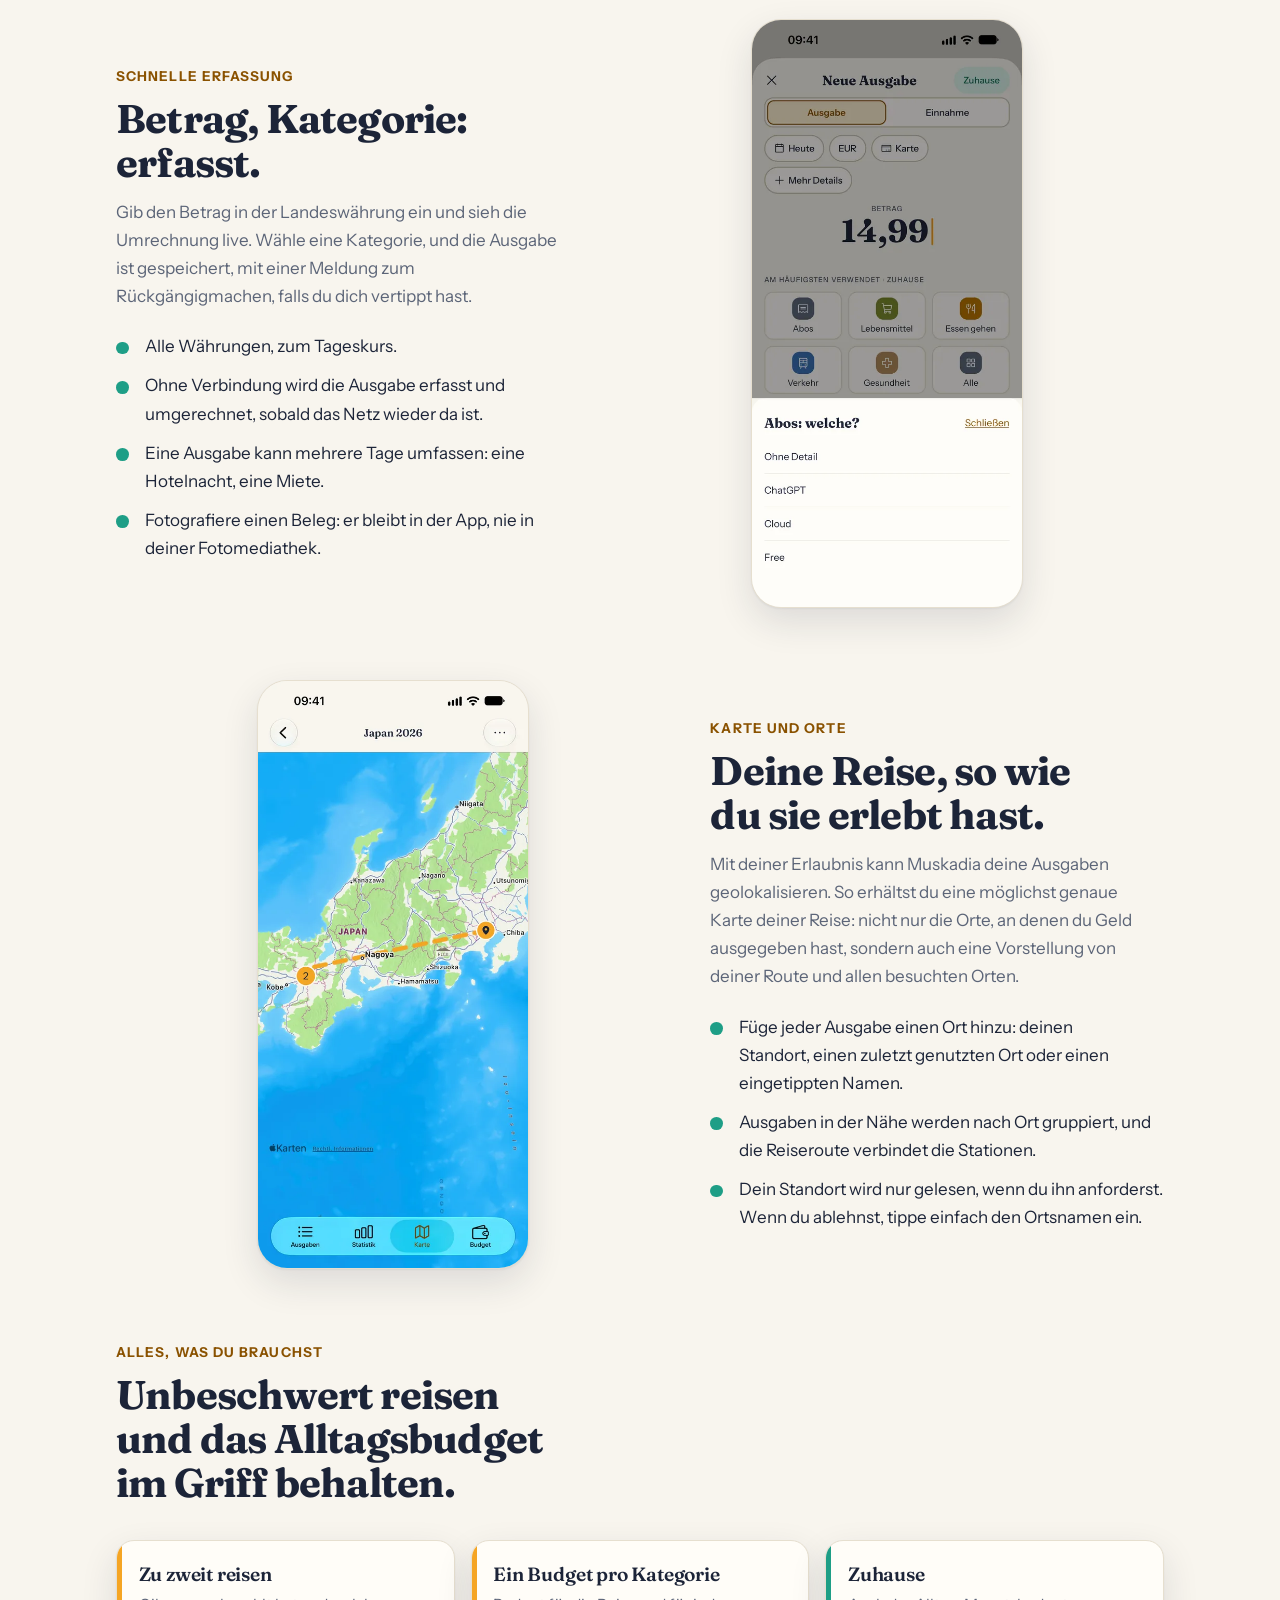
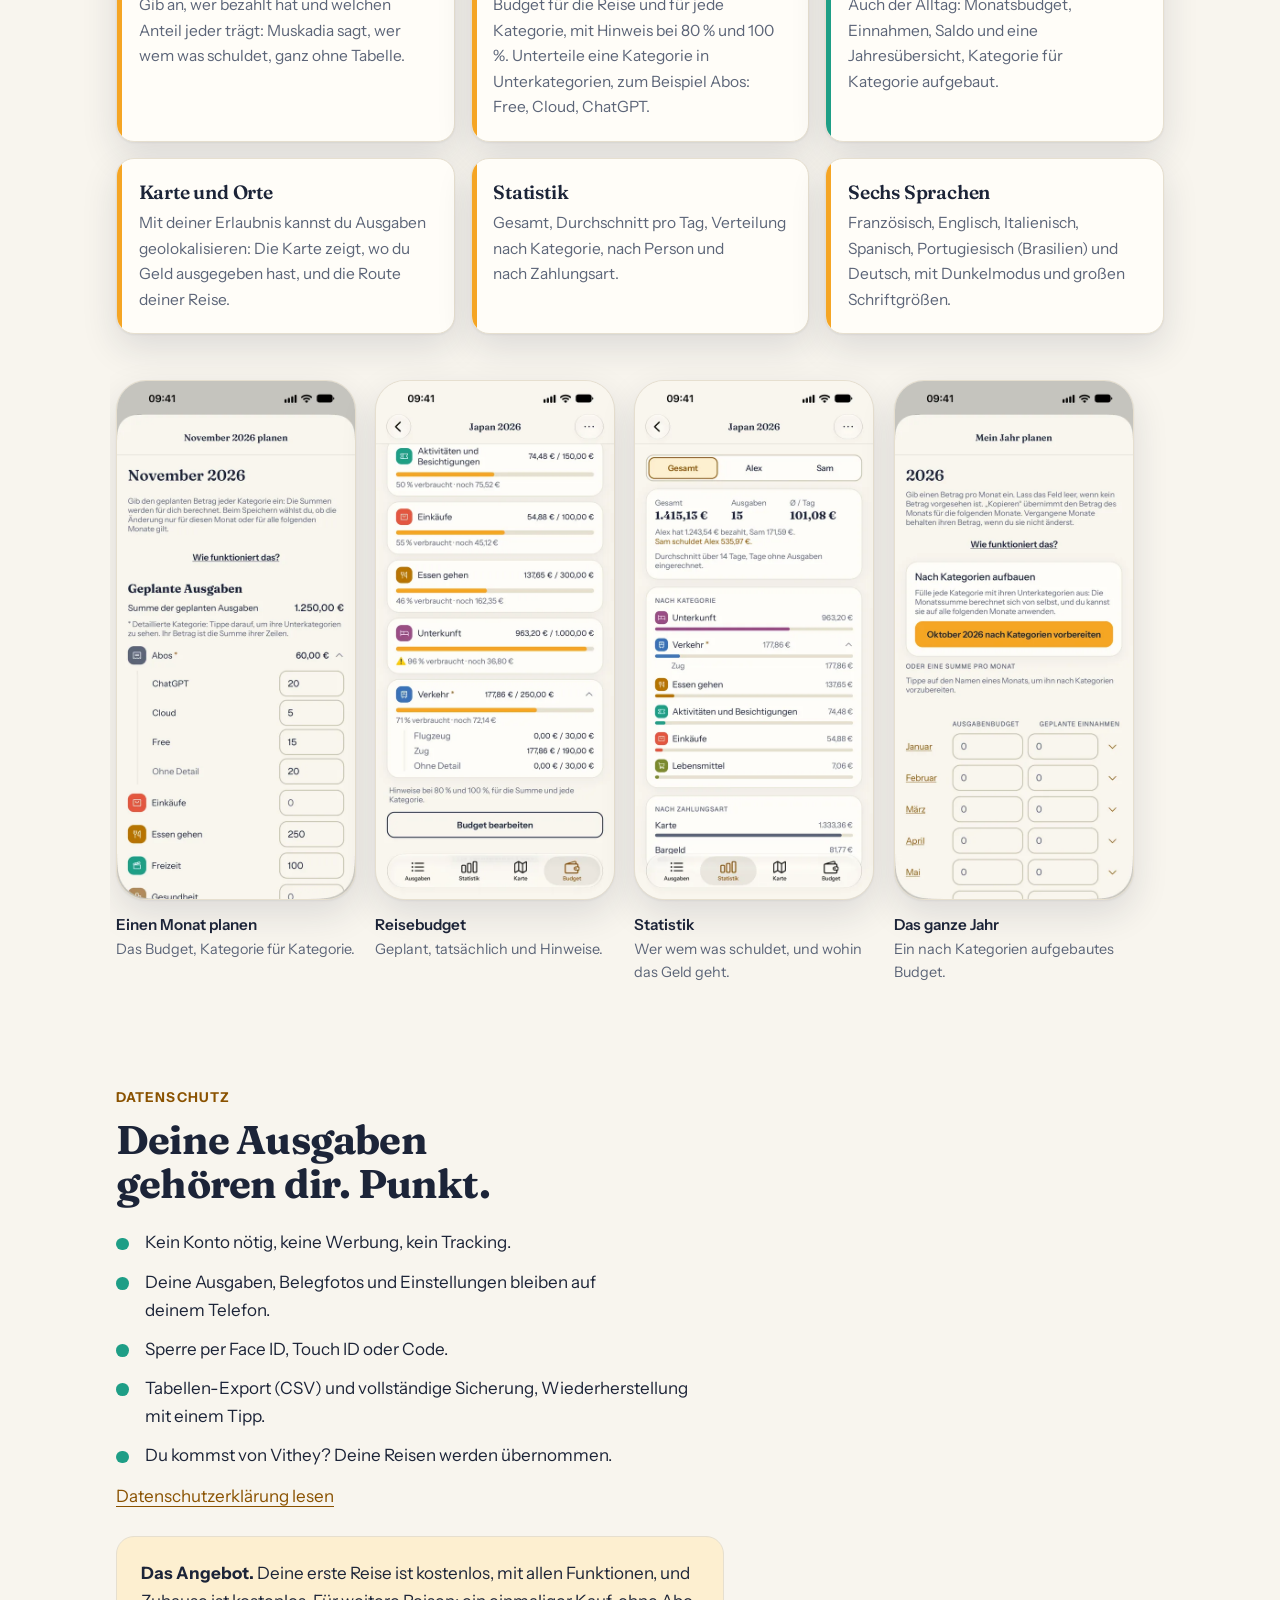
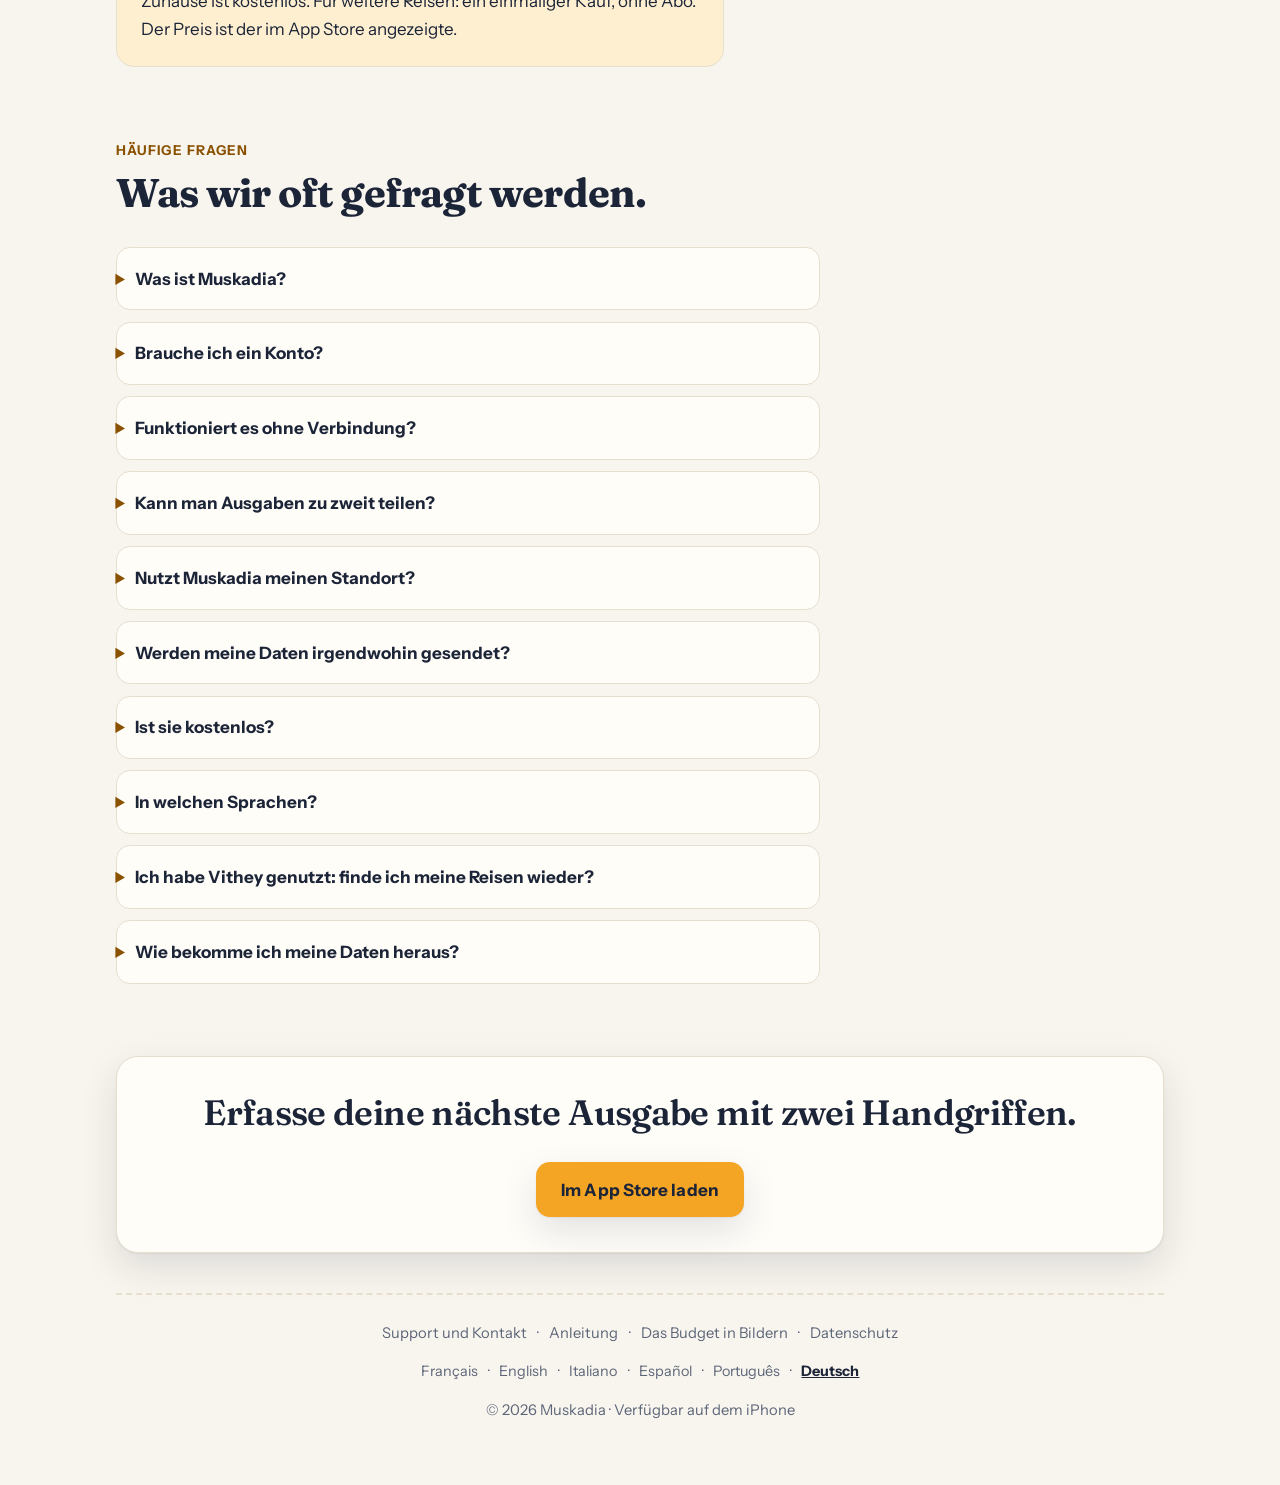
==== commit 5a9b31a0: "Landing pages : trois situations de voyage, titre confidentialité et accroche (six langues) Co-Autho" ====
--- a/de/index.html
+++ b/de/index.html
@@ -36,8 +36,8 @@
 <meta name="twitter:title" content="Muskadia: Reisekosten und Haushaltsbudget auf dem iPhone">
 <meta name="twitter:description" content="Erfasse eine Ausgabe mit zwei Handgriffen, in jeder Währung. Ohne Konto, ohne Werbung.">
 <meta name="twitter:image" content="https://muskadia.fr/img/og-de.png">
-<link rel="stylesheet" href="/landing.css?v=20261024e">
-<link rel="stylesheet" href="/theme.css?v=20261024e">
+<link rel="stylesheet" href="/landing.css?v=20261026a">
+<link rel="stylesheet" href="/theme.css?v=20261026a">
 <script src="/theme.js"></script>
 <script type="application/ld+json">
 {
@@ -197,7 +197,7 @@
     <div class="hero">
       <div>
         <h1>Deine Reise- und Alltagsausgaben, mit zwei Handgriffen.</h1>
-        <p class="lead">Muskadia erfasst deine Ausgaben in der Landeswährung, rechnet die Summe in deine um und behält das Haushaltsbudget im Blick. Auf dem iPhone, ohne Konto, ohne Werbung.</p>
+        <p class="lead">Muskadia erfasst deine Ausgaben in der Landeswährung, rechnet die Summe in deine um und zeigt dir, wo du mit deinem Budget stehst, auf Reisen wie zu Hause. Auf dem iPhone, ohne Konto, ohne Werbung.</p>
         <div class="cta">
           <a class="store" href="https://apps.apple.com/de/app/muskadia/id6759218602?pt=128555405&amp;ct=site-de&amp;mt=8">Im App Store laden</a>
           <a class="ghost" href="#fonctions">Funktionen ansehen</a>
@@ -210,6 +210,16 @@
         <img class="phone" src="/img/de/02-saisie.webp" width="520" height="1130" alt="Eine Ausgabe von 4.800 Yen erfassen, live in Euro umgerechnet">
       </div>
     </div>
+
+    <section id="situations">
+      <p class="eyebrow">Drei Situationen</p>
+      <h2>Was sich auf Reisen ändert.</h2>
+      <div class="situ">
+        <figure class="situ-item"><h3>Du bist in Japan</h3><p>Tippe 4.800 ¥ ein: Der Gegenwert in Euro erscheint sofort, zum Tageskurs. Ohne Netz wird die Ausgabe erfasst und umgerechnet, sobald die Verbindung zurück ist.</p><img class="phone" loading="lazy" src="/img/de/02-saisie.webp" width="520" height="1130" alt="Eine Ausgabe von 4.800 Yen erfassen, live in Euro umgerechnet"></figure>
+        <figure class="situ-item"><h3>Ihr reist zu zweit</h3><p>Jeder zahlt mal. Muskadia merkt sich, wer was bezahlt hat, und rechnet aus, wer wem wie viel schuldet.</p><img class="phone" loading="lazy" src="/img/de/09-statistiques.webp" width="520" height="1130" alt="Die Statistik einer Reise zu zweit: Gesamt, wer wem was schuldet, Verteilung nach Kategorie"></figure>
+        <figure class="situ-item"><h3>Du hast ein Budget einzuhalten</h3><p>Lege ein Budget für die Reise und für jede Kategorie fest: Du siehst Geplantes und Ausgegebenes, und ein Hinweis meldet sich bei 80 % und 100 %.</p><img class="phone" loading="lazy" src="/img/de/06-budget-voyage.webp" width="520" height="1130" alt="Das Budget einer Reise mit einer in Unterkategorien aufgeklappten Kategorie"></figure>
+      </div>
+    </section>
 
     <section id="saisie">
       <div class="split">
@@ -265,7 +275,7 @@
 
     <section id="donnees">
       <p class="eyebrow">Datenschutz</p>
-      <h2>Deine Daten bleiben bei dir.</h2>
+      <h2>Deine Ausgaben gehören dir. Punkt.</h2>
       <ul class="ticks">
             <li>Kein Konto nötig, keine Werbung, kein Tracking.</li>
             <li>Deine Ausgaben, Belegfotos und Einstellungen bleiben auf deinem Telefon.</li>
--- a/landing.css
+++ b/landing.css
@@ -118,3 +118,11 @@
 /* Ligne de tête de hauteur fixe : le bouton de mode (fixe) se centre sur la même ligne que l'icône, le titre et le sélecteur */
 .top{min-height:calc(38px + 2.2rem);box-sizing:border-box}
 body .mode-toggle{top:calc(1.1rem + 19px - 1.05rem)}
+
+/* Trois situations de voyage */
+.situ{display:grid;gap:1.6rem;margin-top:2rem}
+@media(min-width:44rem){.situ{grid-template-columns:repeat(3,1fr);gap:1.4rem}}
+.situ-item{margin:0;padding:1.4rem 1.3rem 0;border-radius:20px;background:var(--page);border:1px solid var(--line);box-shadow:var(--shadow);overflow:hidden;display:flex;flex-direction:column}
+.situ-item h3{font-size:1.25rem;line-height:1.2;margin:0 0 .4rem}
+.situ-item p{margin:0 0 1.2rem;color:var(--ink2);font-size:.97rem}
+.situ-item .phone{margin-top:auto;width:min(13rem,72%);align-self:center;border-radius:26px 26px 0 0;border-bottom:0;box-shadow:none}
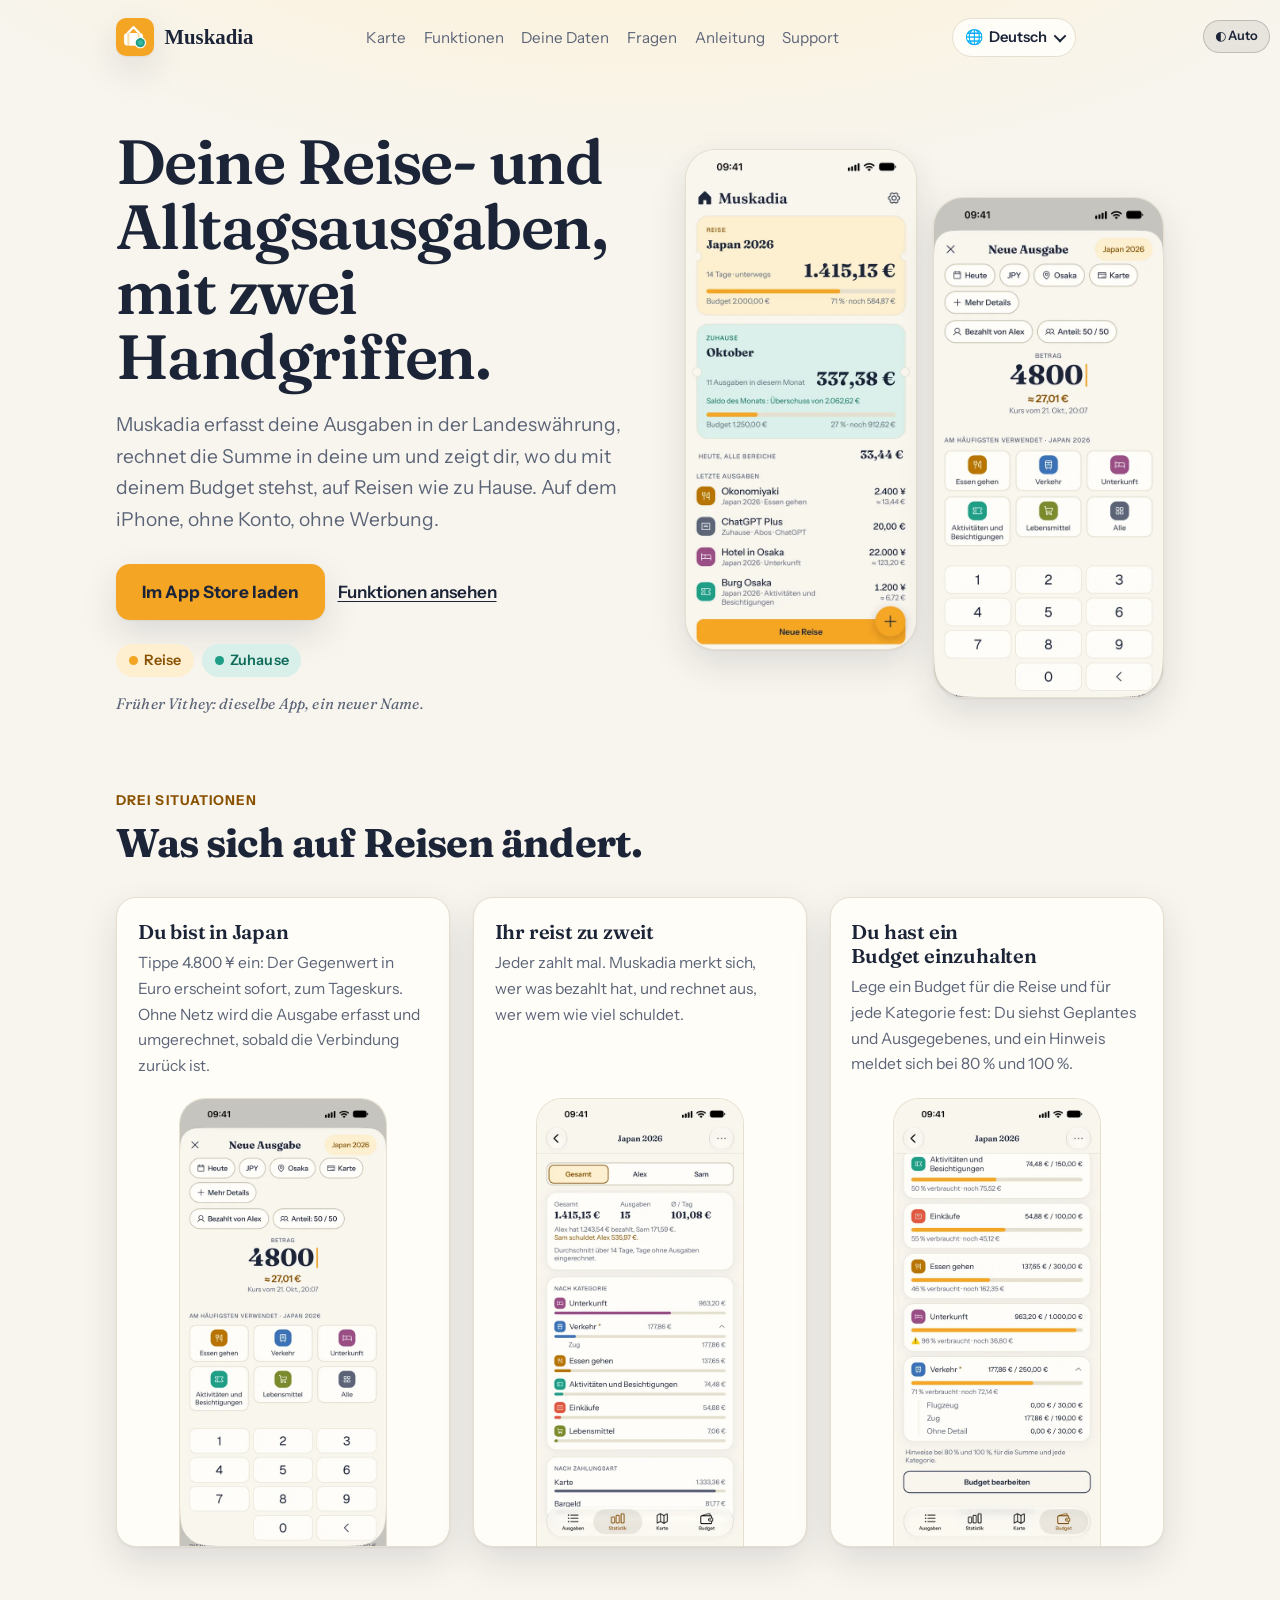
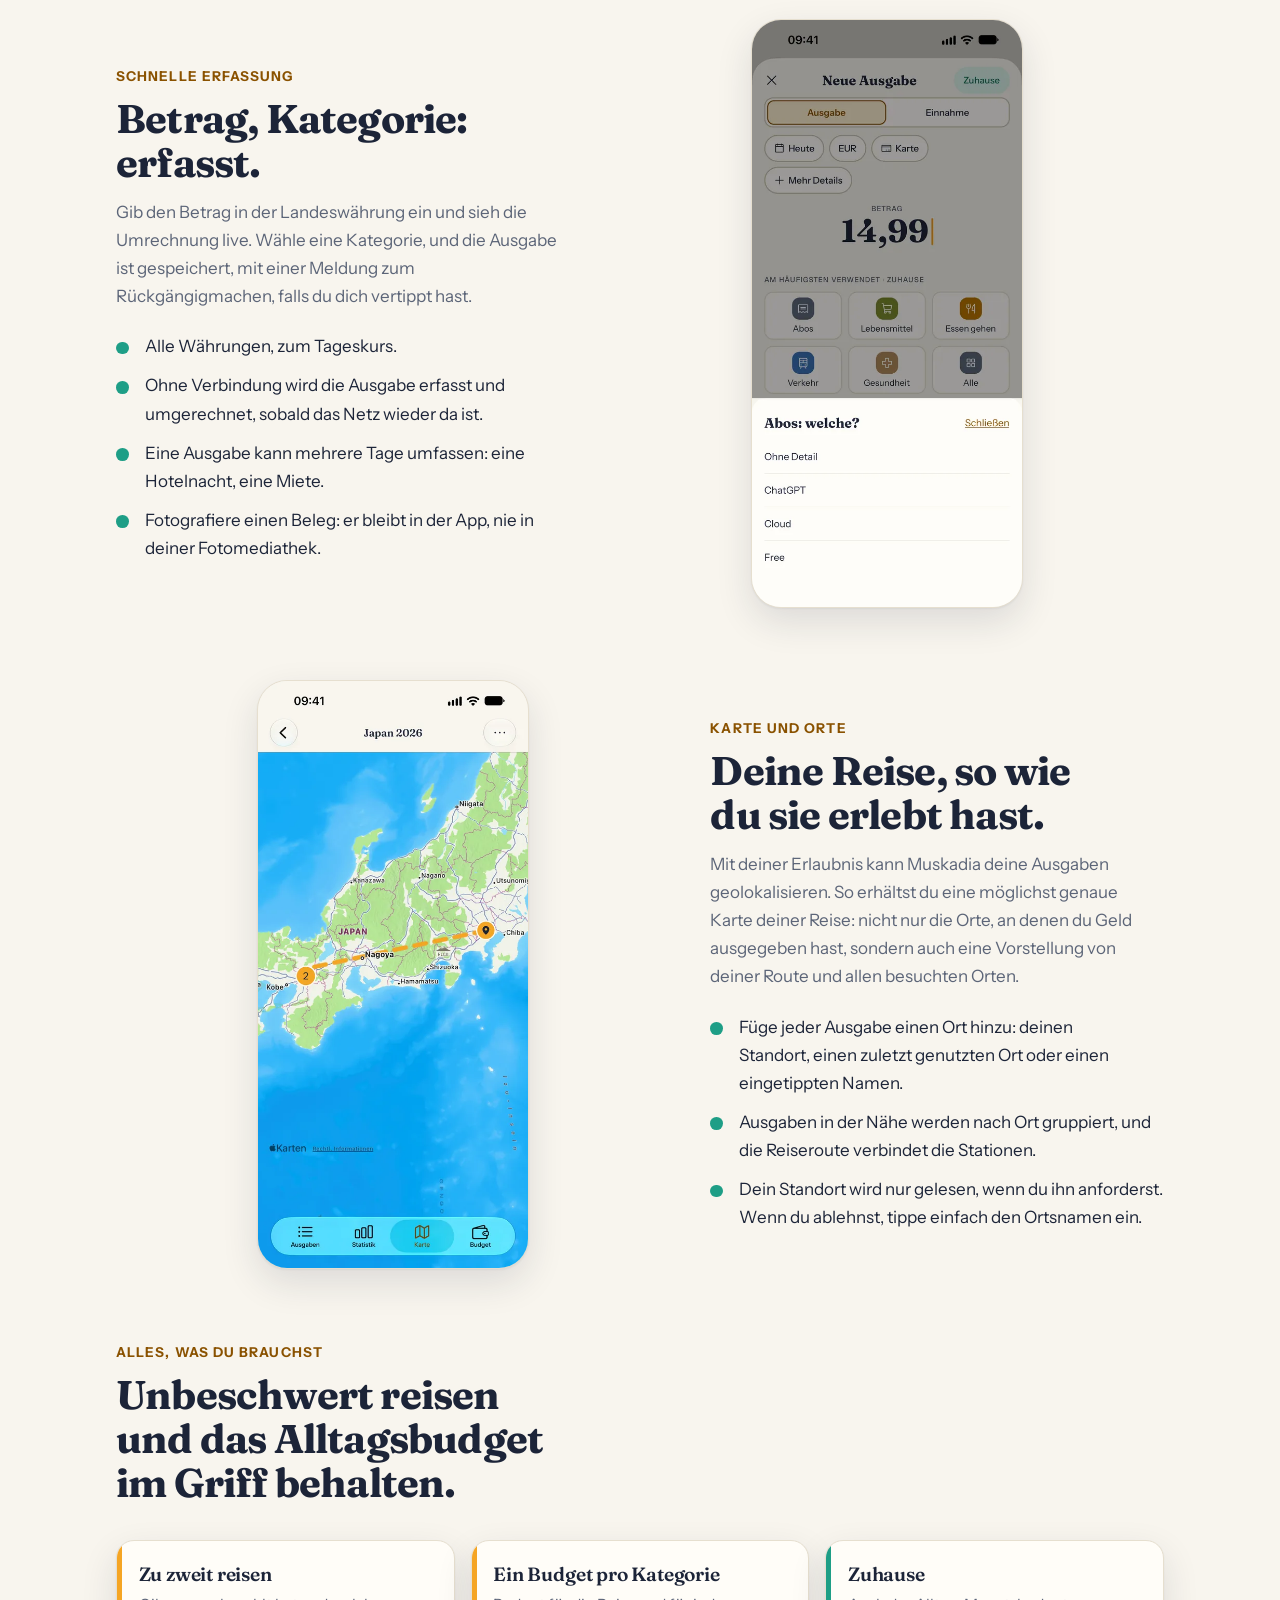
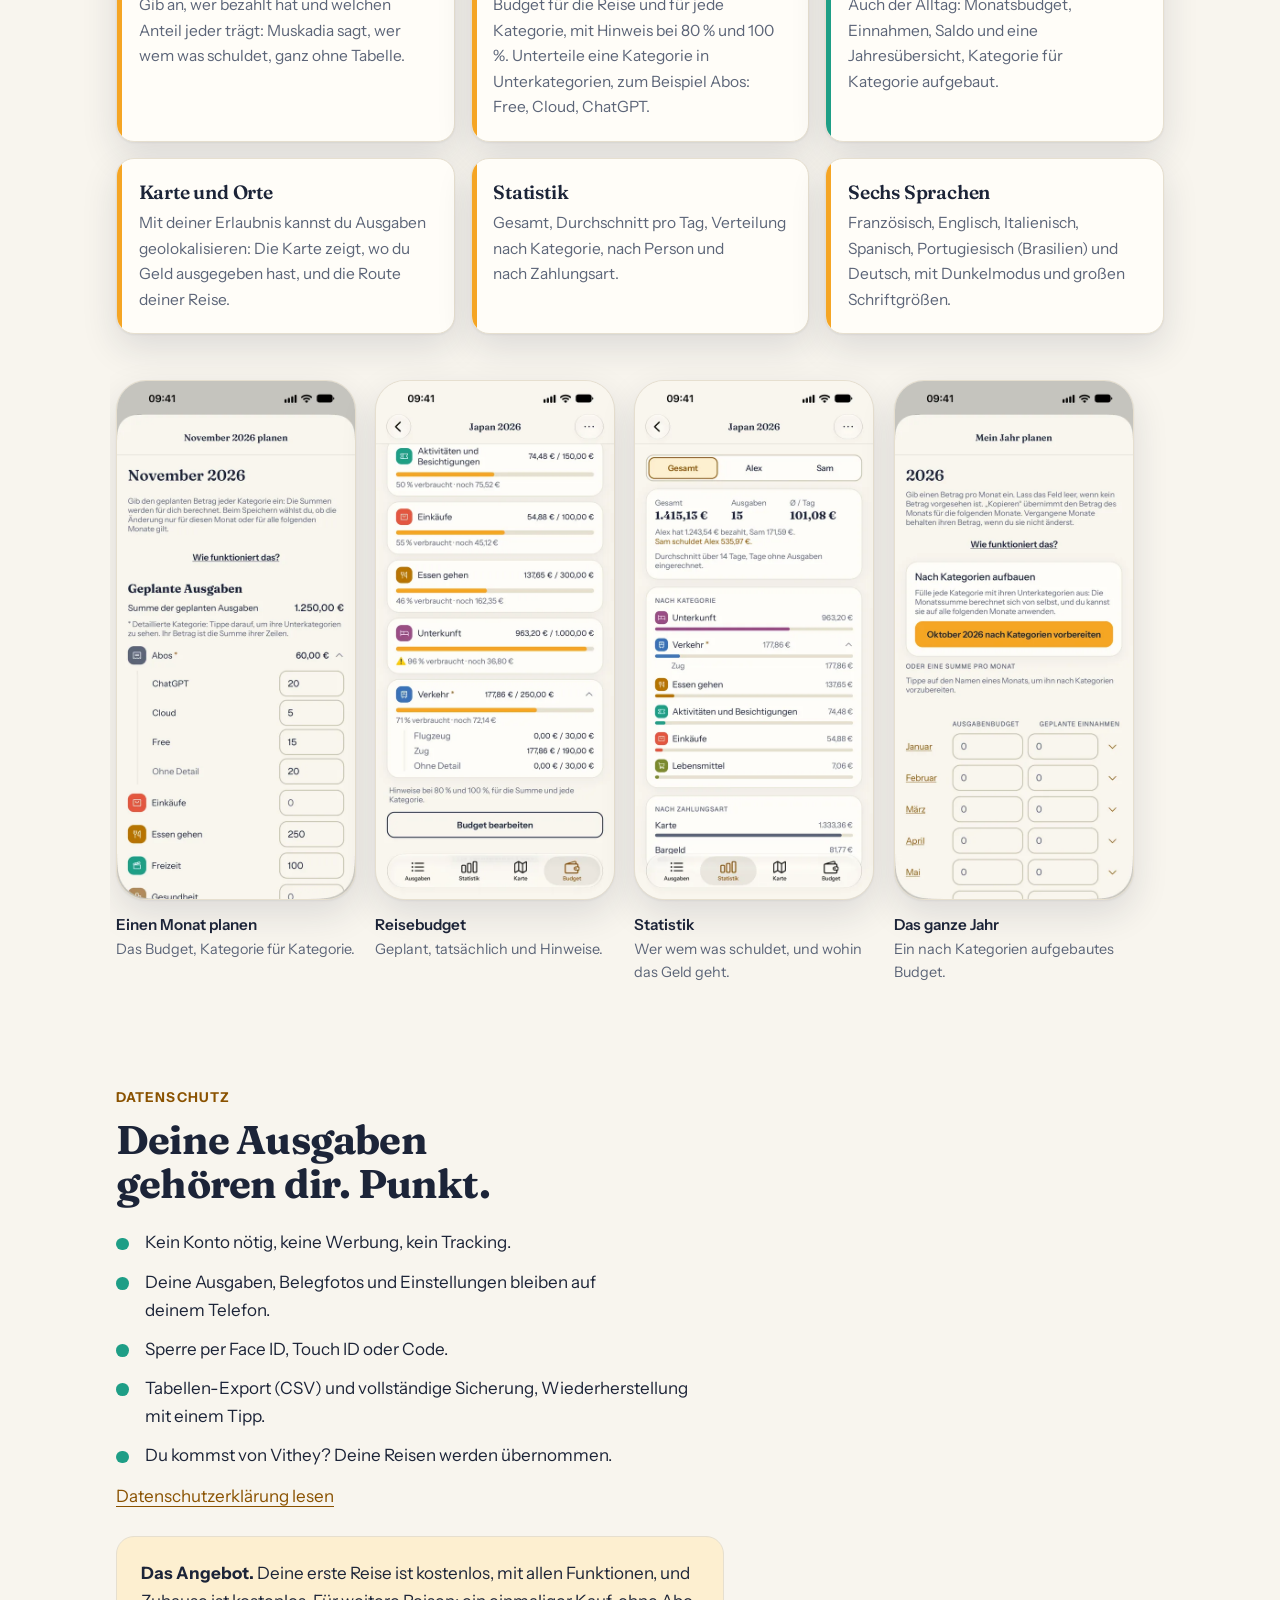
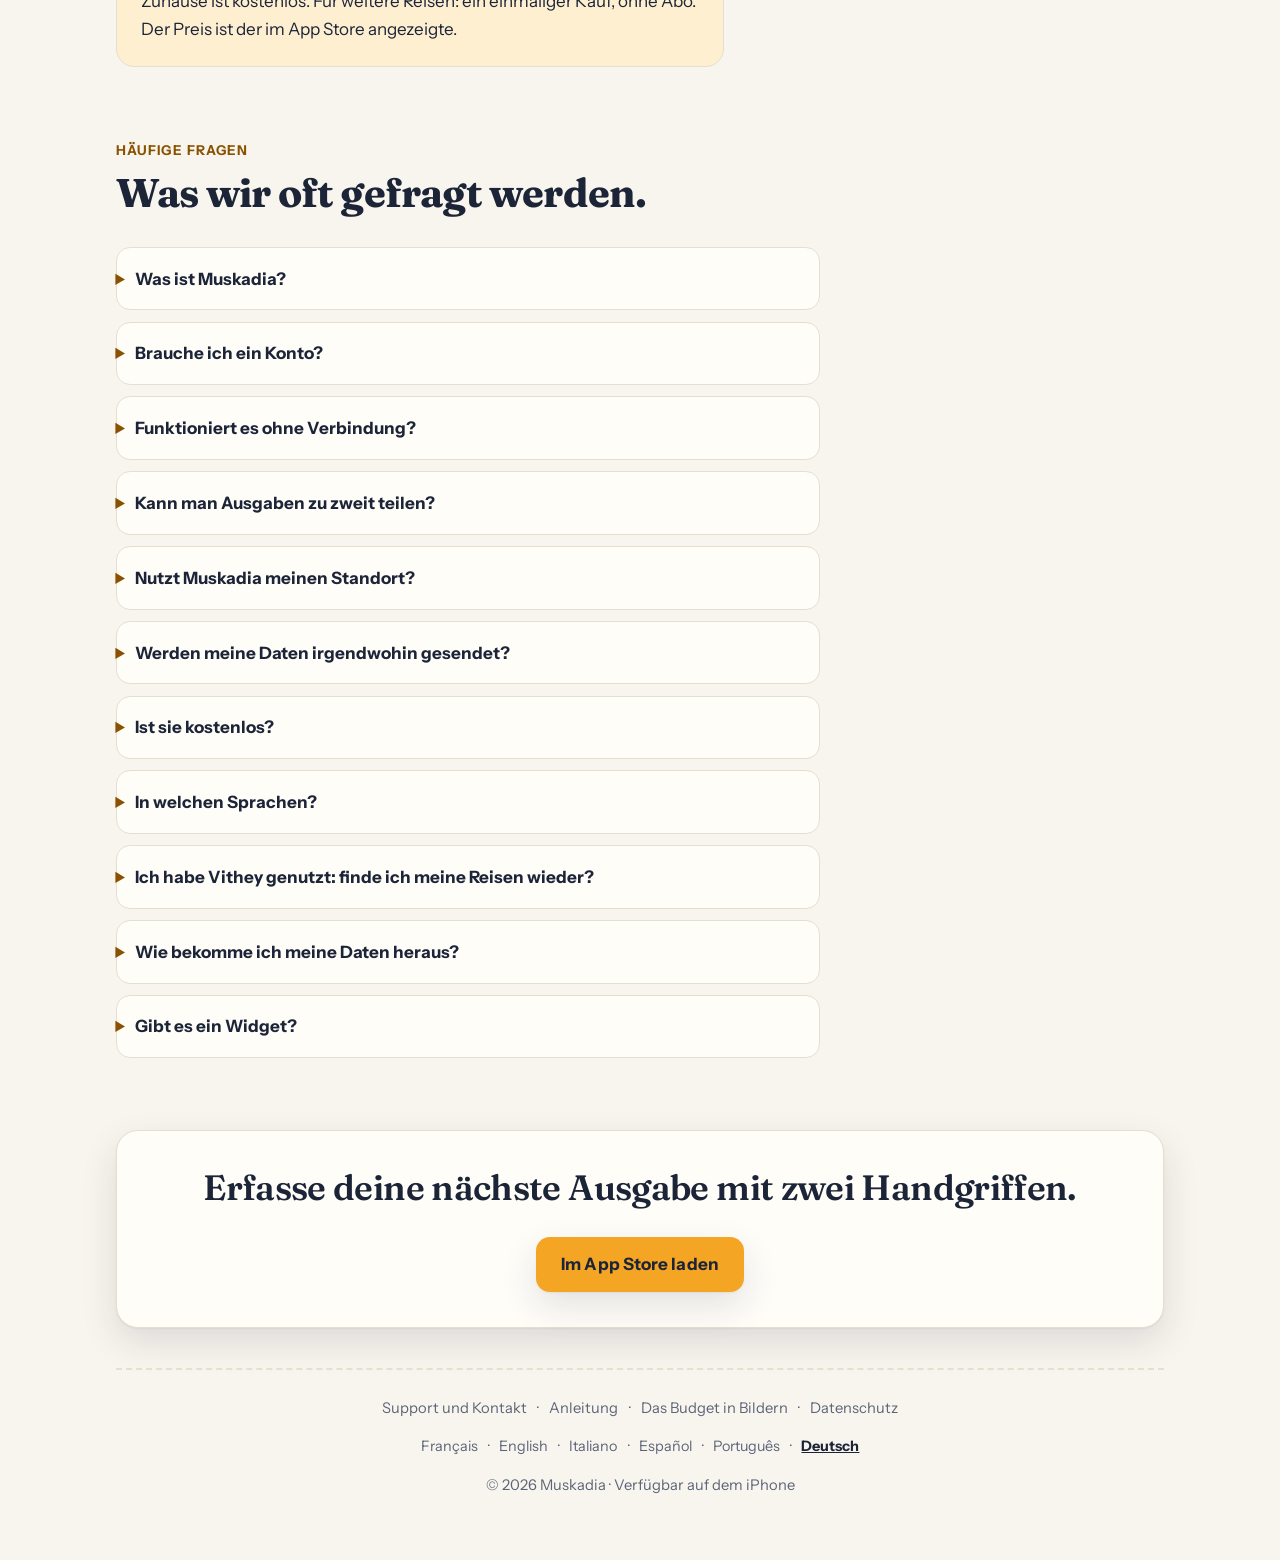
==== commit f4274f7c: "Landing pages et llms.txt : widget (FAQ, fonctions) ; guide : date de mise à jour 2.3 Co-Authored-By" ====
--- a/de/index.html
+++ b/de/index.html
@@ -70,6 +70,7 @@
   ],
   "featureList": [
     "Eine Ausgabe mit zwei Handgriffen erfassen",
+    "Schnell-erfassen-Widget für Home-Bildschirm und Sperrbildschirm",
     "Ausgaben in Fremdwährung, zum Tageskurs umgerechnet, auch ohne Verbindung",
     "Ausgaben zu zweit teilen: wer bezahlt hat, der Anteil jedes Einzelnen, wer wem was schuldet",
     "Budget pro Reise und pro Kategorie, mit Unterkategorien und Hinweisen bei 80 % und 100 %",
@@ -173,6 +174,14 @@
         "@type": "Answer",
         "text": "In den Einstellungen erzeugt der Export eine Tabelle (CSV), und die vollständige Sicherung lässt sich mit einem Tipp wiederherstellen."
       }
+    },
+    {
+      "@type": "Question",
+      "name": "Gibt es ein Widget?",
+      "acceptedAnswer": {
+        "@type": "Answer",
+        "text": "Ja, seit Version 2.3: Das Widget „Schnell erfassen“ öffnet die Erfassung mit einem Tipp, vom Home-Bildschirm (klein und mittel) oder vom Sperrbildschirm. Es liest und sendet keine Daten von dir."
+      }
     }
   ]
 }
@@ -301,6 +310,7 @@
         <details><summary>In welchen Sprachen?</summary><p>Auf Französisch, Englisch, Italienisch, Spanisch, Portugiesisch (Brasilien) und Deutsch.</p></details>
         <details><summary>Ich habe Vithey genutzt: finde ich meine Reisen wieder?</summary><p>Ja. Vithey ist zu Muskadia geworden: Es ist dieselbe App, und deine Reisen werden übernommen.</p></details>
         <details><summary>Wie bekomme ich meine Daten heraus?</summary><p>In den Einstellungen erzeugt der Export eine Tabelle (CSV), und die vollständige Sicherung lässt sich mit einem Tipp wiederherstellen.</p></details>
+        <details><summary>Gibt es ein Widget?</summary><p>Ja, seit Version 2.3: Das Widget „Schnell erfassen“ öffnet die Erfassung mit einem Tipp, vom Home-Bildschirm (klein und mittel) oder vom Sperrbildschirm. Es liest und sendet keine Daten von dir.</p></details>
       </div>
     </section>
 
